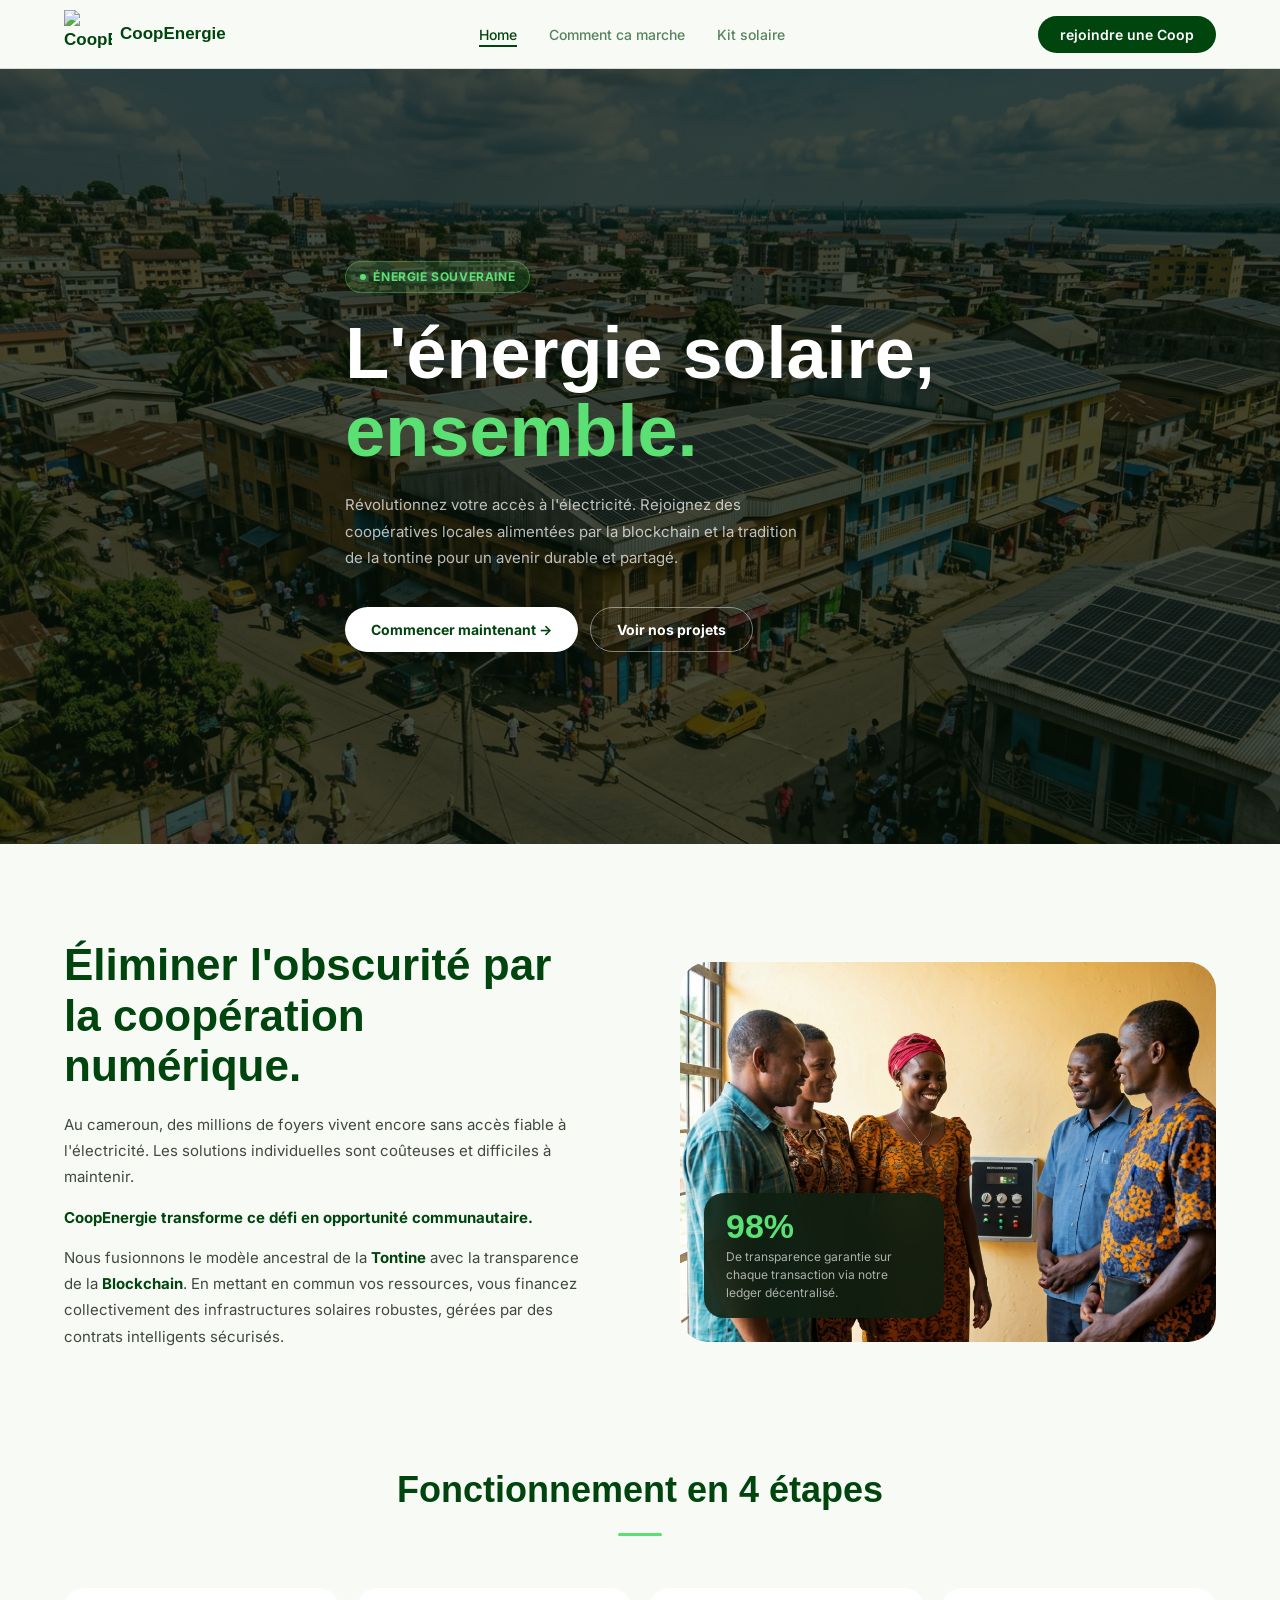
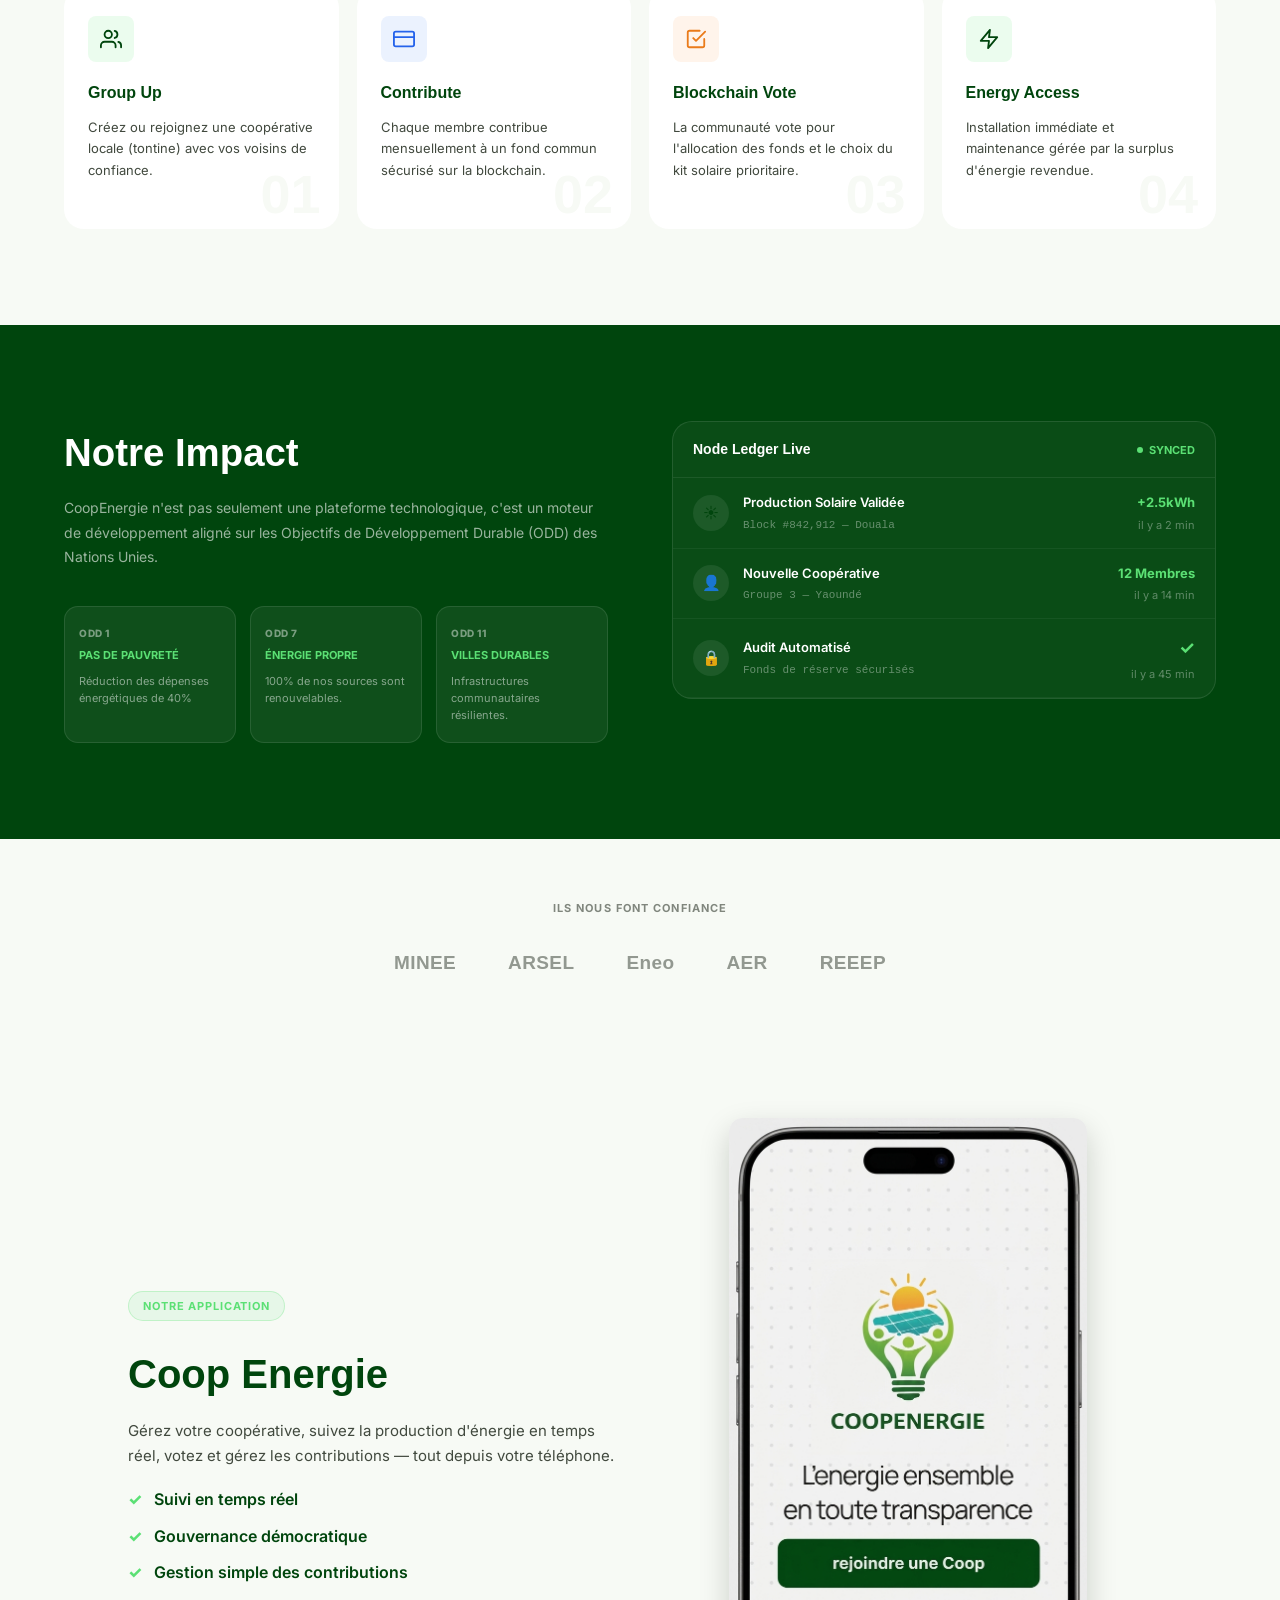
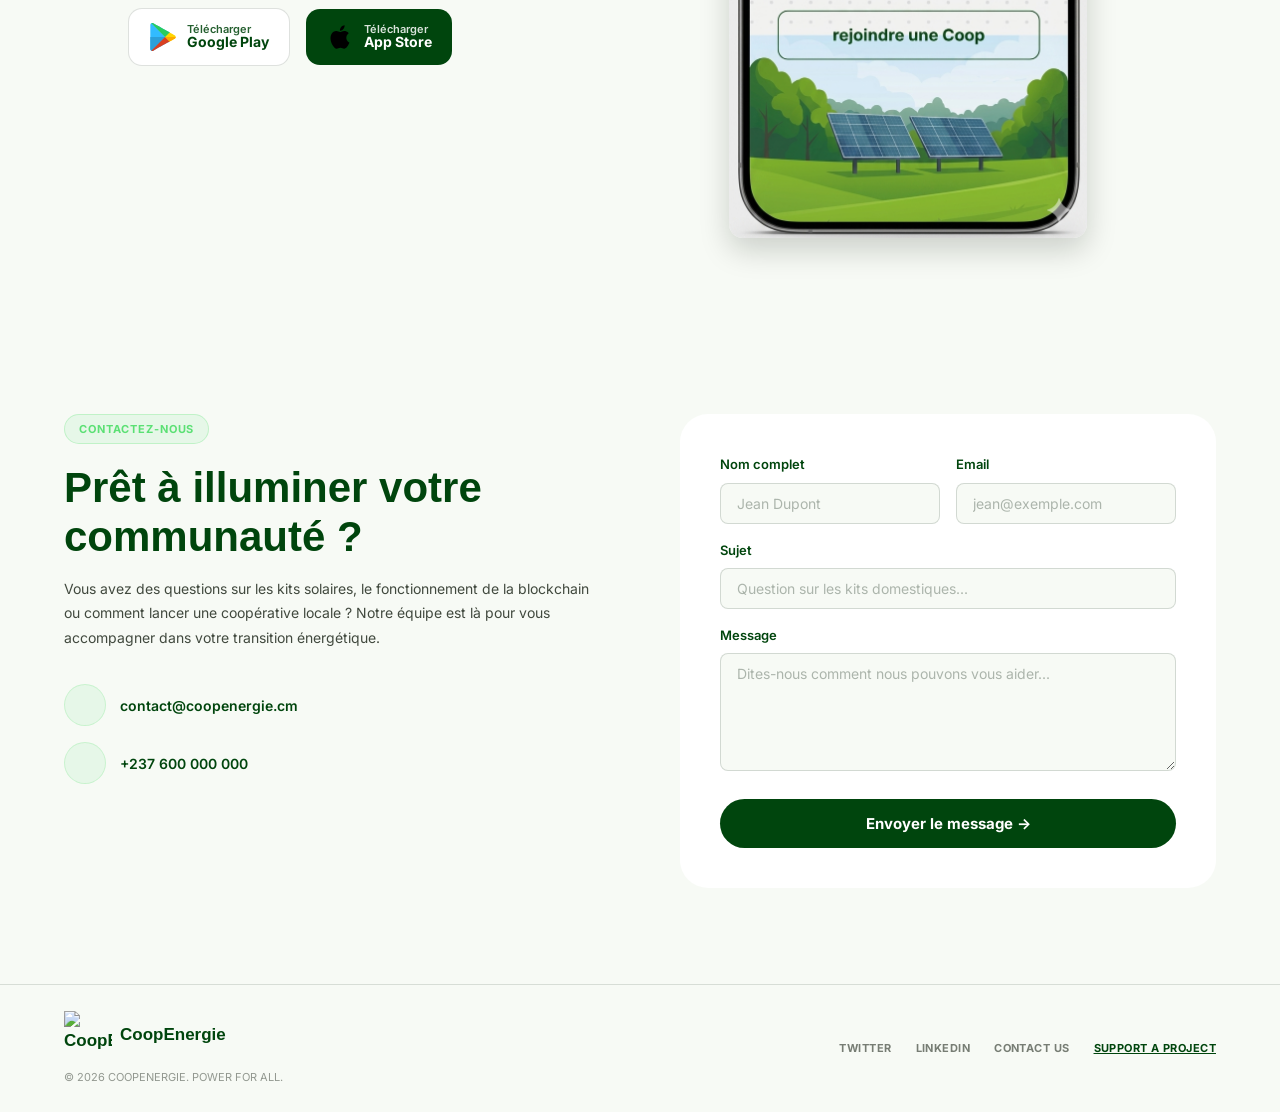
==== index.html @ f6fbfa15 "prod" ====
<!DOCTYPE html>
<html lang="fr">
<head>
  <meta charset="utf-8">
  <meta name="viewport" content="width=device-width,initial-scale=1">
  <meta http-equiv="refresh" content="0; url=home/home.html">
  <title>Redirection…</title>
</head>
<body>
  <p>Redirection vers la page d'accueil. Si la redirection ne fonctionne pas, <a href="home/home.html">cliquez ici</a>.</p>
  <script>
    // fallback JS redirect
    window.location.replace('home/home.html');
  </script>
</body>
</html>
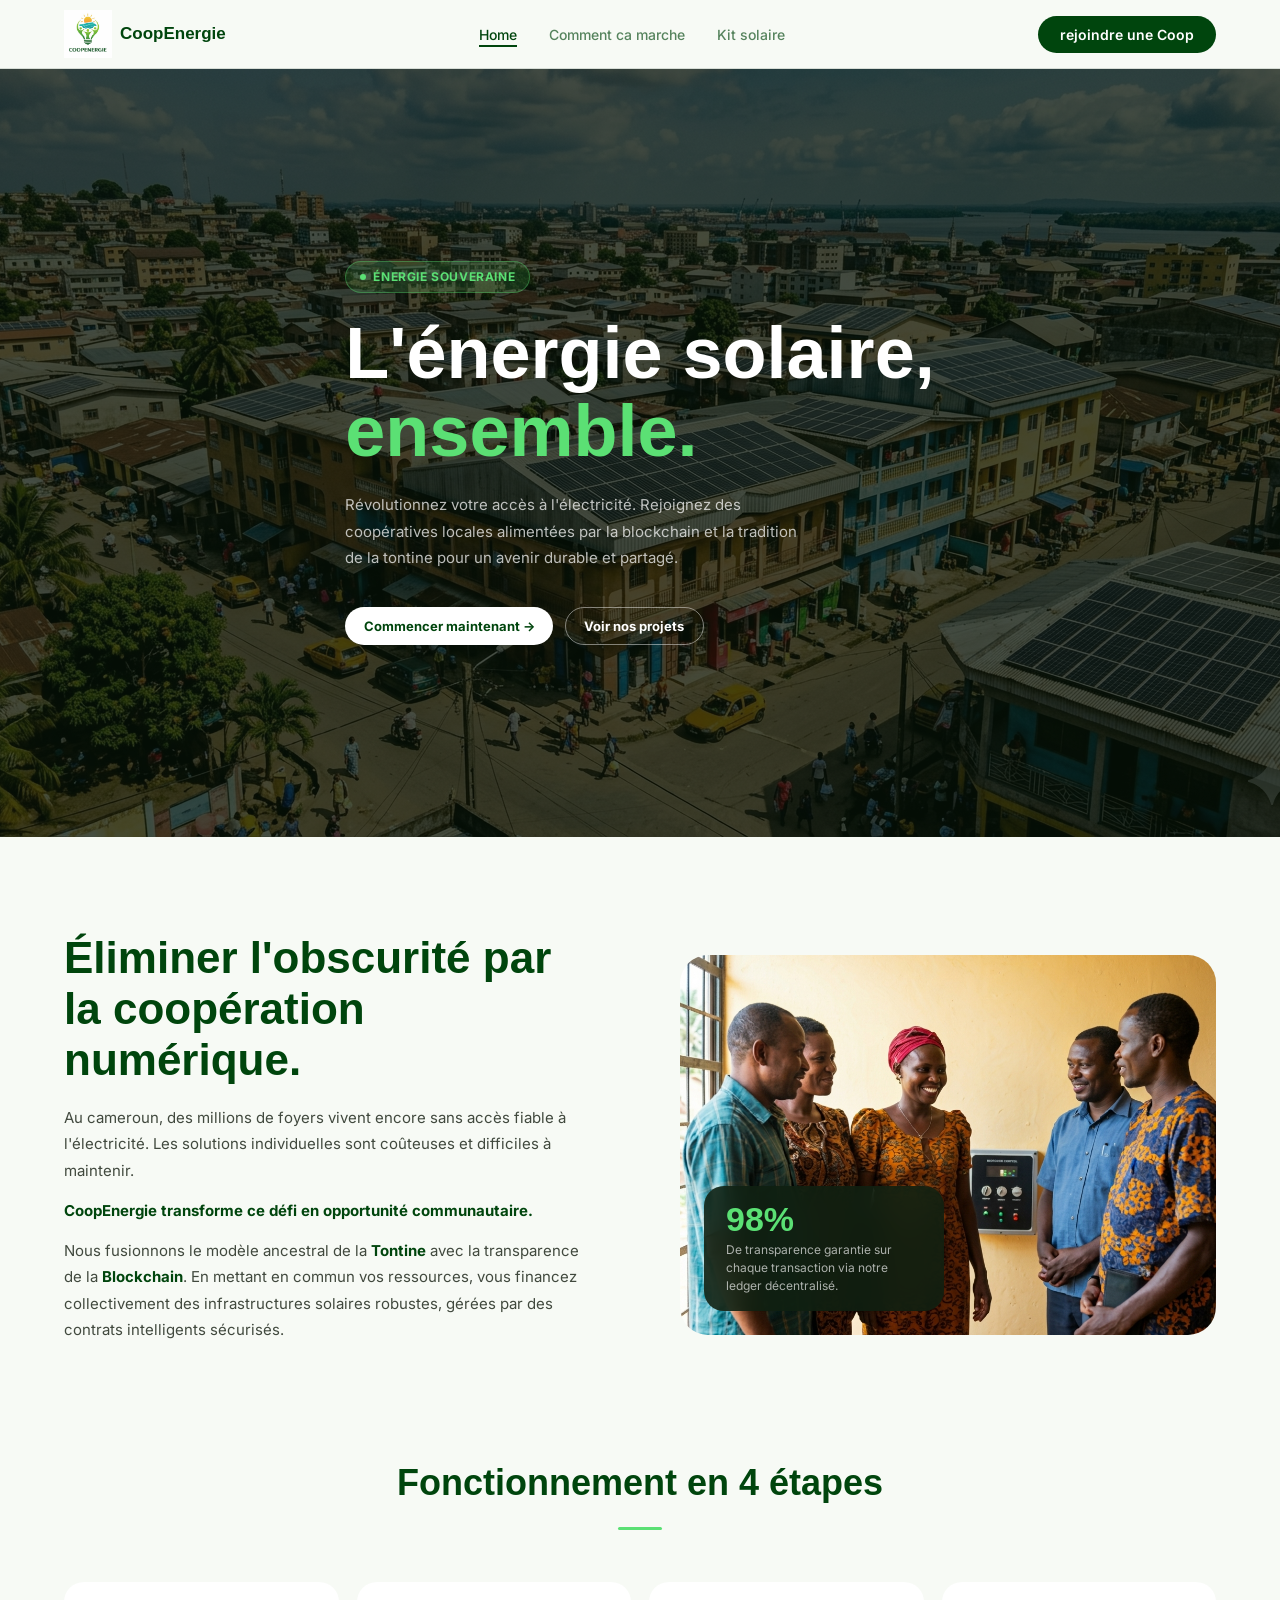
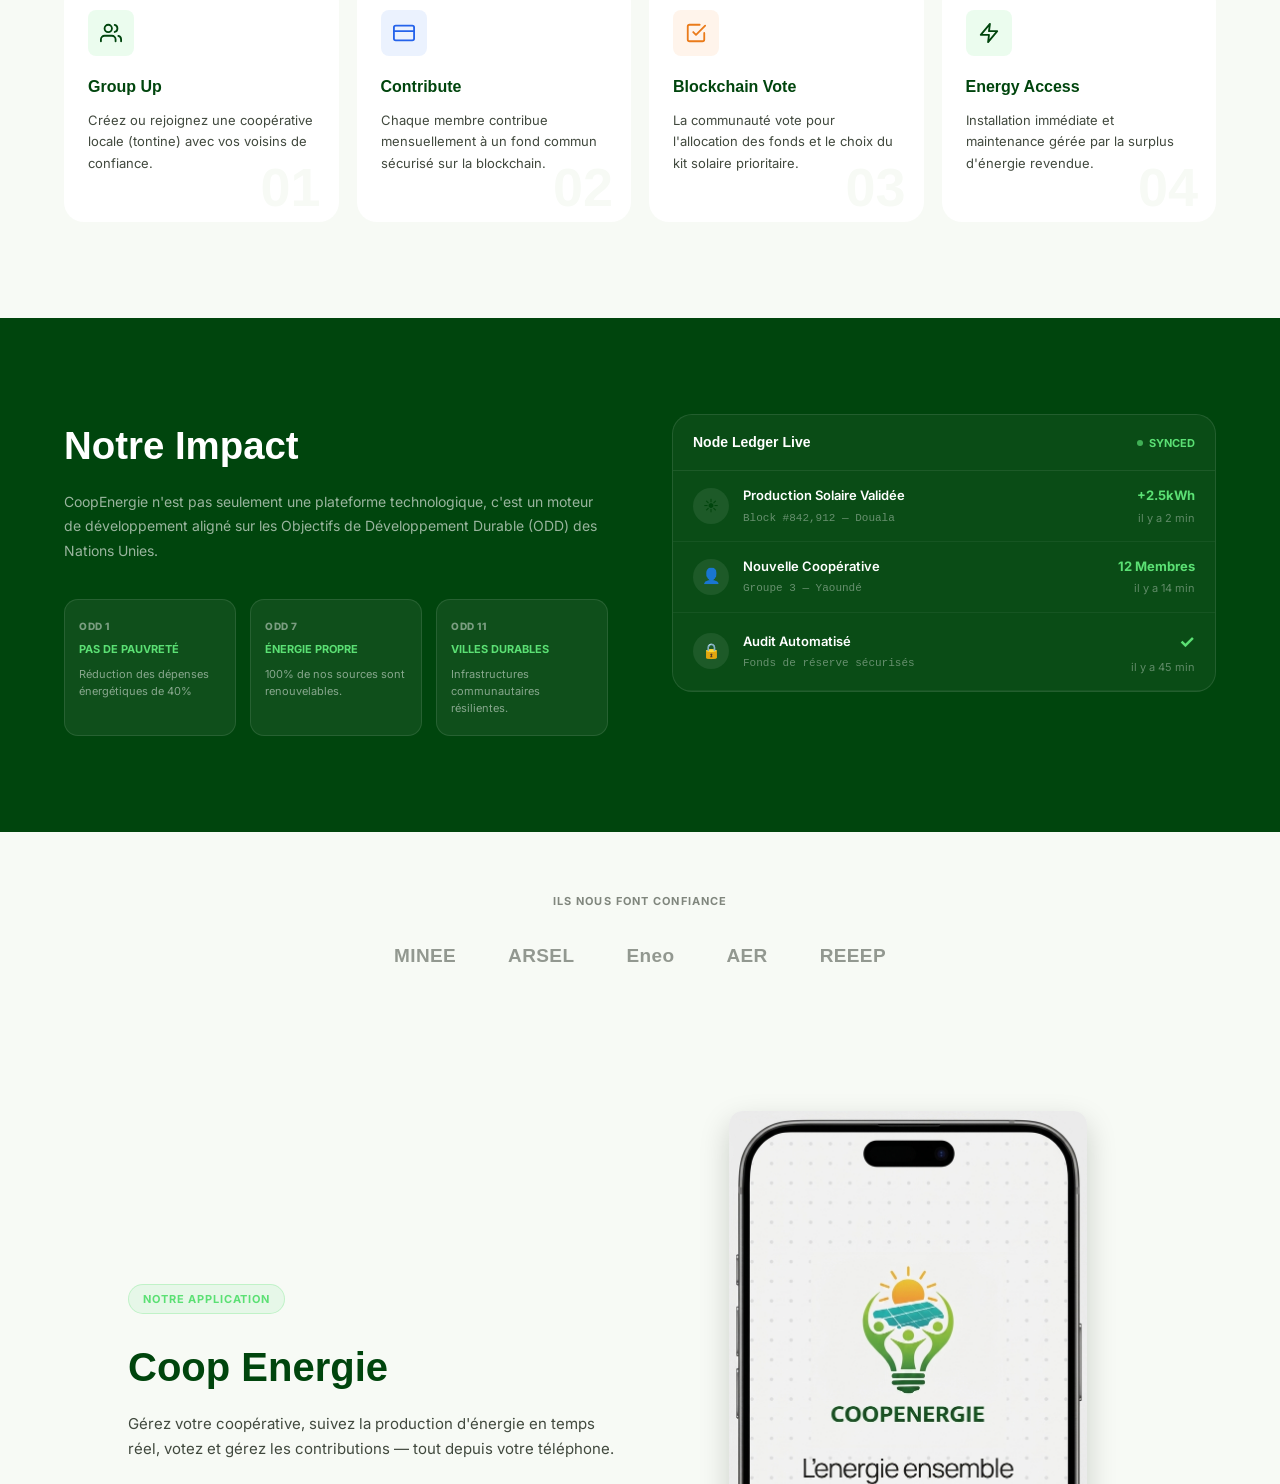
==== commit 6b2da9f5: "final commit" ====
--- a/index.html
+++ b/index.html
@@ -3,14 +3,55 @@
 <head>
   <meta charset="utf-8">
   <meta name="viewport" content="width=device-width,initial-scale=1">
-  <meta http-equiv="refresh" content="0; url=home/home.html">
-  <title>Redirection…</title>
+  <title>CoopEnergie — Redirection</title>
+  <style>
+    :root{--bg:#F7FAF5;--dark-green:#00450D;--accent-green:#5be074;--white:#ffffff}
+    html,body{height:100%}
+    body{margin:0;font-family:Inter, sans-serif;background:var(--bg);color:var(--dark-green);display:flex;align-items:center;justify-content:center}
+    .loader{width:100%;max-width:480px;padding:28px;text-align:center}
+    .logo{width:72px;height:72px;object-fit:contain;display:block;margin:0 auto 12px}
+    h1{font-size:20px;margin:0 0 6px;font-weight:800}
+    .tag{margin:0 0 18px;color:rgba(0,69,13,.85);font-weight:600}
+    .spinner{width:48px;height:48px;border-radius:50%;border:4px solid rgba(4,20,8,0.12);border-top-color:var(--dark-green);margin:12px auto;animation:spin .8s linear infinite}
+    @keyframes spin{to{transform:rotate(360deg)}}
+    .progress{height:8px;background:rgba(4,20,8,0.06);border-radius:8px;overflow:hidden;margin:12px auto;width:220px;max-width:100%}
+    .progress-fill{width:0%;height:100%;background:linear-gradient(90deg,var(--dark-green),var(--accent-green));transition:width 1.2s ease}
+    #status{margin-top:10px;font-weight:700;color:rgba(4,20,8,.85)}
+    .fallback{margin-top:12px;font-size:13px;color:rgba(4,20,8,.7)}
+    .fallback a{color:var(--dark-green);font-weight:700;text-decoration:none}
+  </style>
 </head>
 <body>
-  <p>Redirection vers la page d'accueil. Si la redirection ne fonctionne pas, <a href="home/home.html">cliquez ici</a>.</p>
+  <main class="loader" role="main" aria-live="polite">
+    <img src="image/logo.png" alt="CoopEnergie" class="logo">
+    <h1>CoopEnergie</h1>
+    <p class="tag">Chargement de la page d'accueil…</p>
+    <div class="spinner" aria-hidden="true"></div>
+    <div class="progress" aria-hidden="true"><div class="progress-fill" id="progress"></div></div>
+    <div id="status">Chargement…</div>
+    <p class="fallback">Si la redirection ne fonctionne pas, <a href="home/home.html">cliquez ici</a>.</p>
+  </main>
+
   <script>
-    // fallback JS redirect
-    window.location.replace('home/home.html');
+    (function(){
+      var duration = 1200;
+      var start = Date.now();
+      var progressEl = document.getElementById('progress');
+      var status = document.getElementById('status');
+      function tick(){
+        var elapsed = Date.now() - start;
+        var pct = Math.min(100, Math.round((elapsed / duration) * 100));
+        progressEl.style.width = pct + '%';
+        status.textContent = 'Chargement… ' + pct + '%';
+        if(elapsed < duration){
+          requestAnimationFrame(tick);
+        } else {
+          status.textContent = 'Redirection…';
+          setTimeout(function(){ window.location.href = 'home/home.html'; }, 220);
+        }
+      }
+      requestAnimationFrame(tick);
+    })();
   </script>
 </body>
 </html>
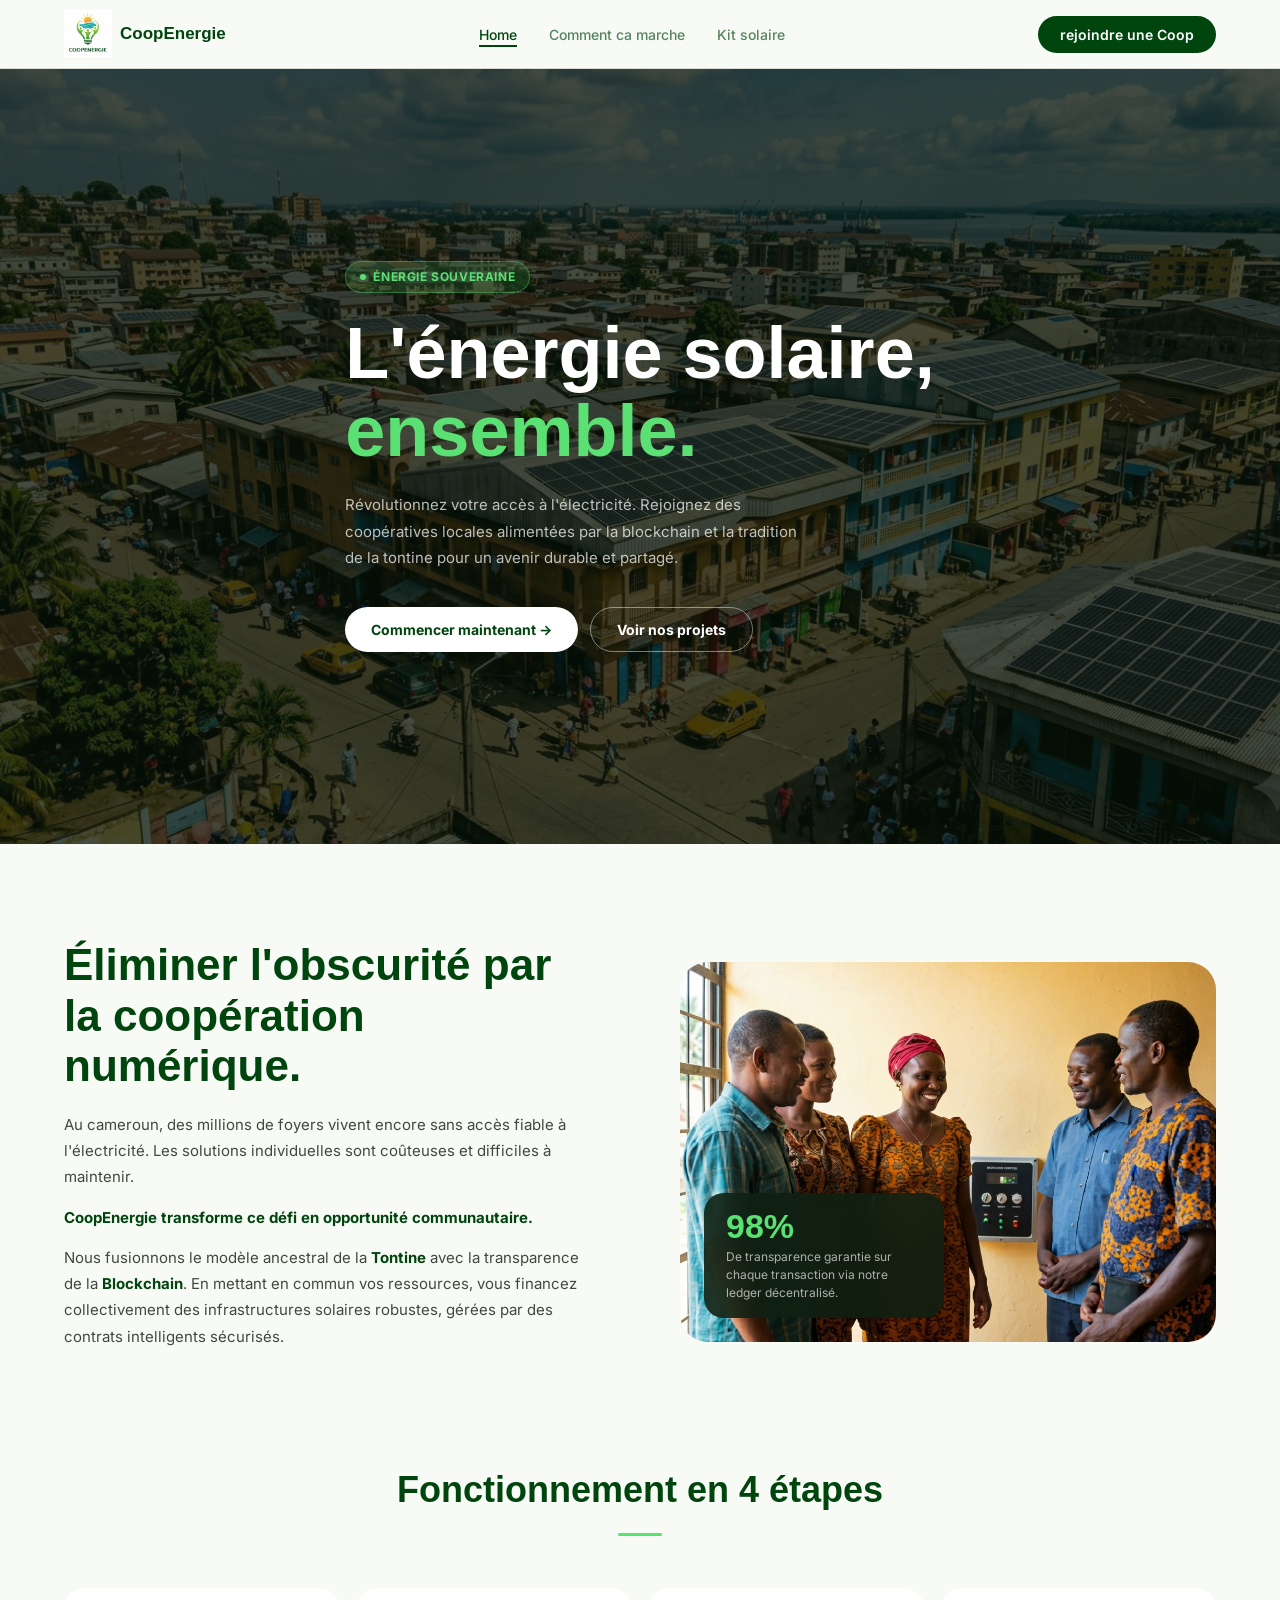
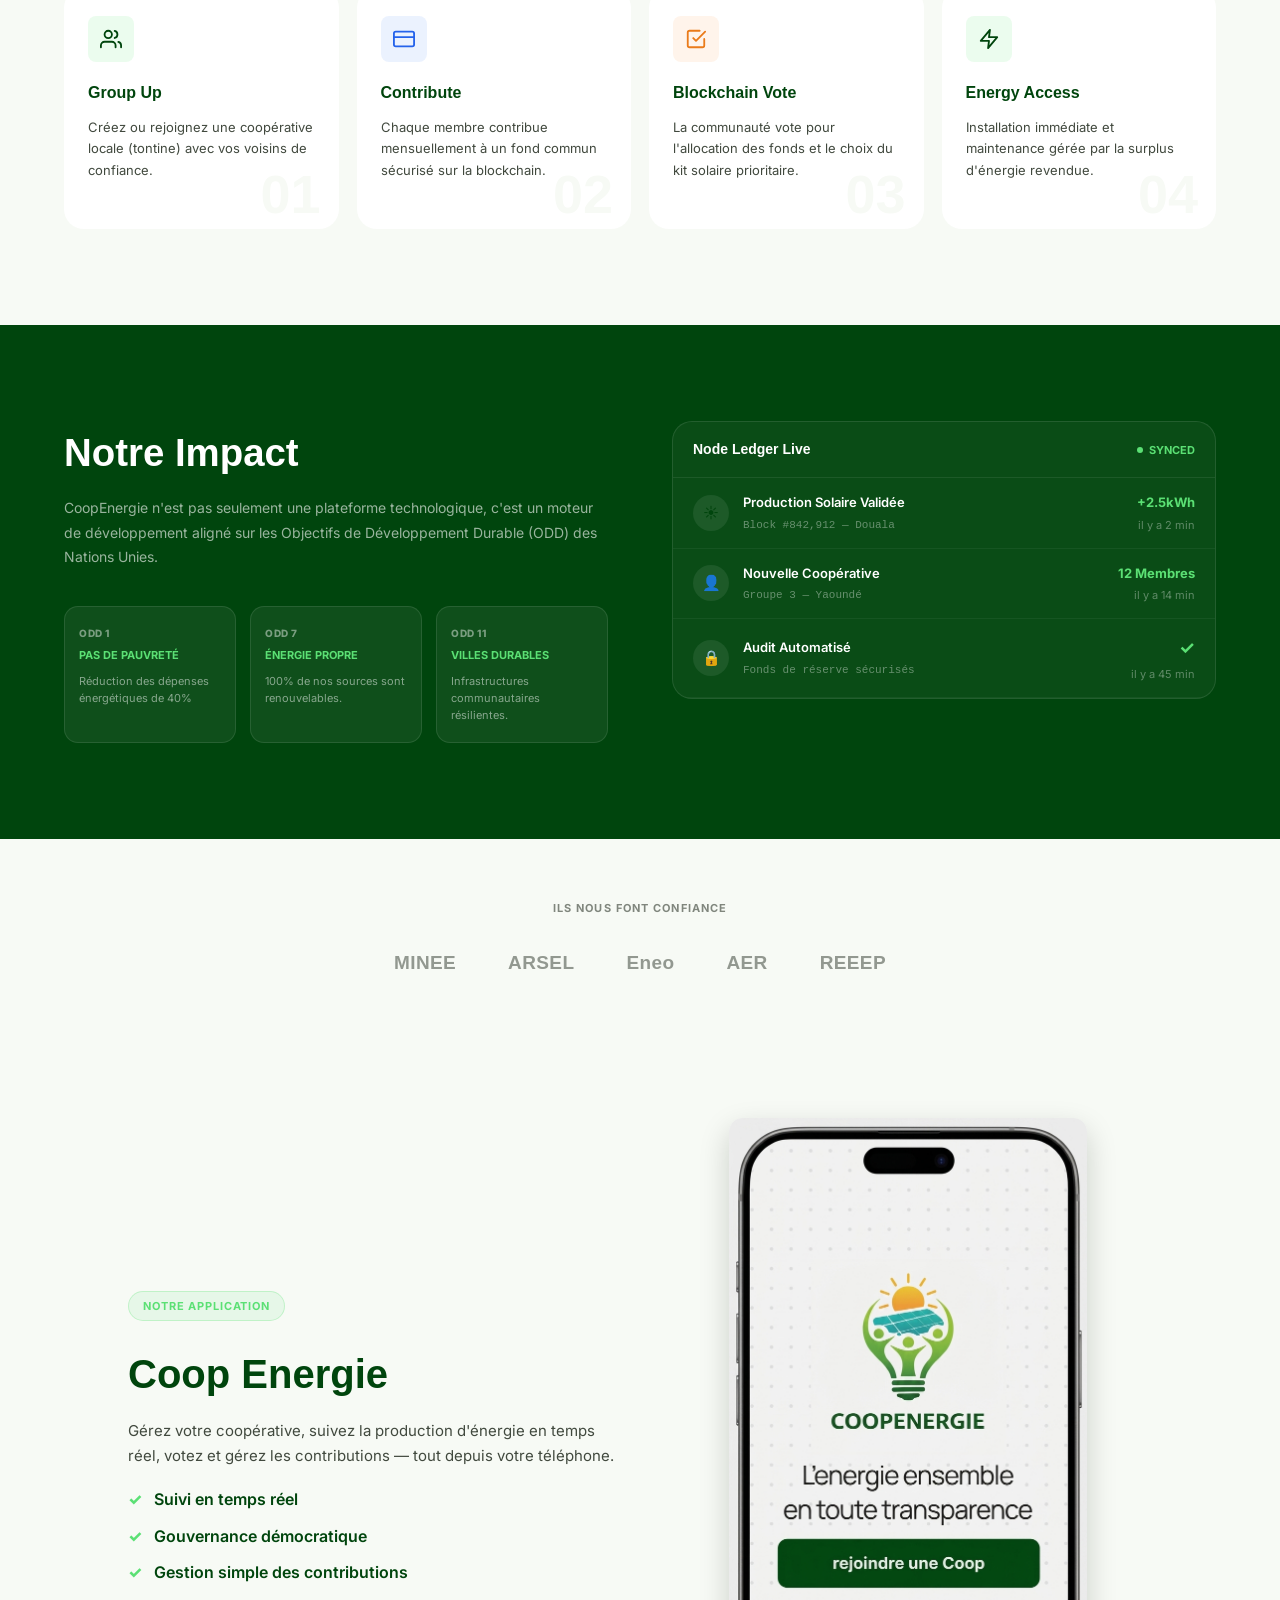
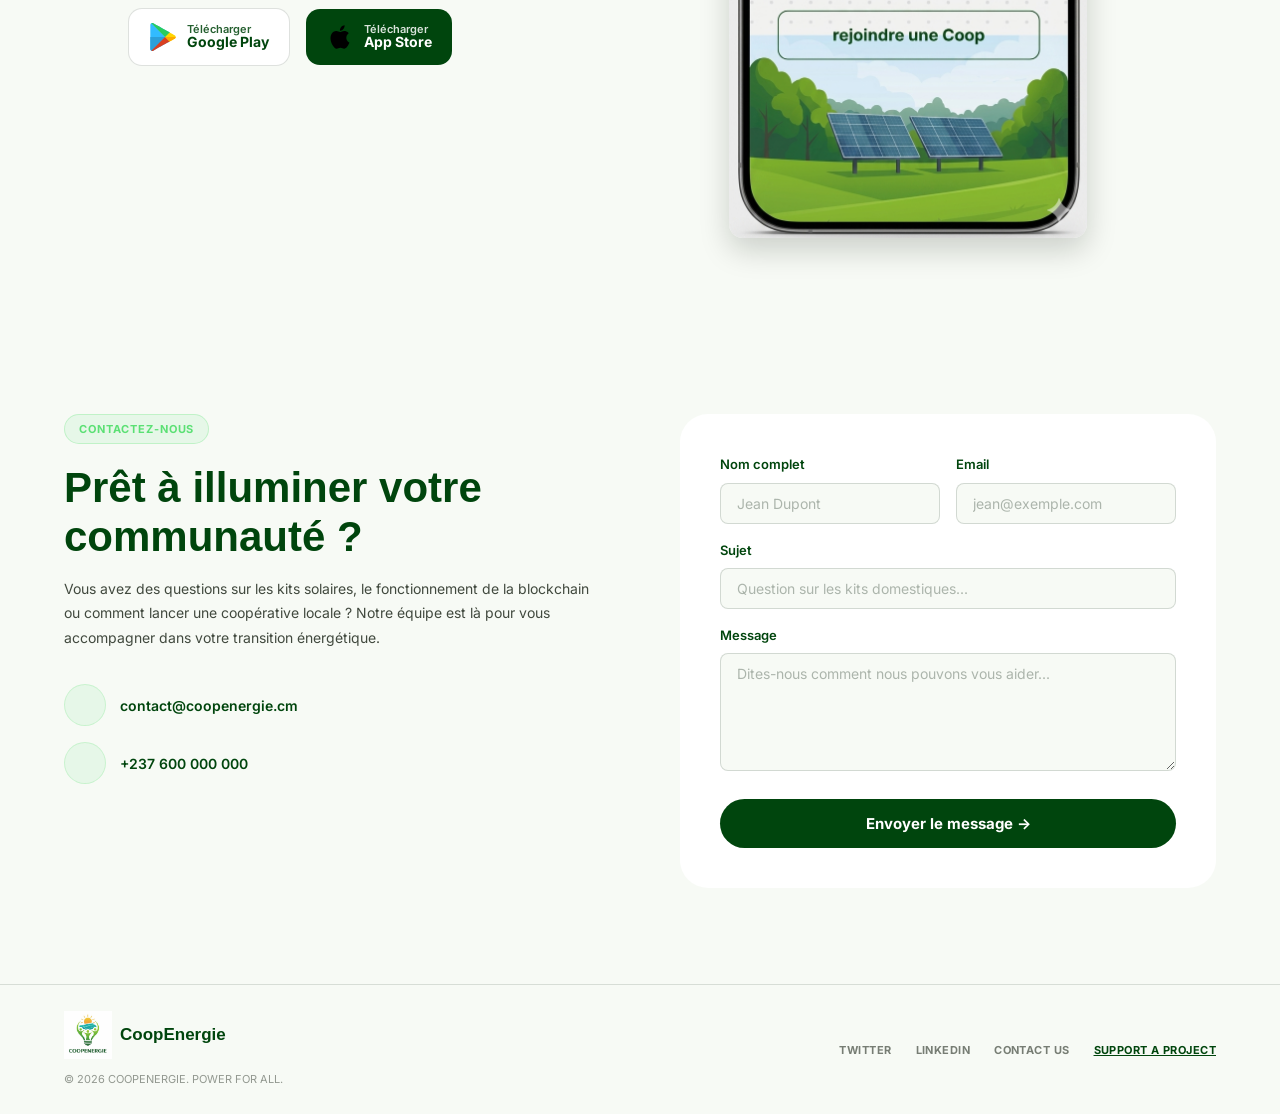
==== commit ddaab156: "commit final" ====
--- a/index.html
+++ b/index.html
@@ -1,57 +1,305 @@
 <!DOCTYPE html>
 <html lang="fr">
 <head>
-  <meta charset="utf-8">
-  <meta name="viewport" content="width=device-width,initial-scale=1">
-  <title>CoopEnergie — Redirection</title>
-  <style>
-    :root{--bg:#F7FAF5;--dark-green:#00450D;--accent-green:#5be074;--white:#ffffff}
-    html,body{height:100%}
-    body{margin:0;font-family:Inter, sans-serif;background:var(--bg);color:var(--dark-green);display:flex;align-items:center;justify-content:center}
-    .loader{width:100%;max-width:480px;padding:28px;text-align:center}
-    .logo{width:72px;height:72px;object-fit:contain;display:block;margin:0 auto 12px}
-    h1{font-size:20px;margin:0 0 6px;font-weight:800}
-    .tag{margin:0 0 18px;color:rgba(0,69,13,.85);font-weight:600}
-    .spinner{width:48px;height:48px;border-radius:50%;border:4px solid rgba(4,20,8,0.12);border-top-color:var(--dark-green);margin:12px auto;animation:spin .8s linear infinite}
-    @keyframes spin{to{transform:rotate(360deg)}}
-    .progress{height:8px;background:rgba(4,20,8,0.06);border-radius:8px;overflow:hidden;margin:12px auto;width:220px;max-width:100%}
-    .progress-fill{width:0%;height:100%;background:linear-gradient(90deg,var(--dark-green),var(--accent-green));transition:width 1.2s ease}
-    #status{margin-top:10px;font-weight:700;color:rgba(4,20,8,.85)}
-    .fallback{margin-top:12px;font-size:13px;color:rgba(4,20,8,.7)}
-    .fallback a{color:var(--dark-green);font-weight:700;text-decoration:none}
-  </style>
+  <meta charset="UTF-8">
+  <meta name="viewport" content="width=device-width, initial-scale=1.0">
+  <title>CoopEnergie — L'énergie solaire, ensemble.</title>
+  <link rel="preconnect" href="https://fonts.googleapis.com">
+  <link href="https://fonts.googleapis.com/css2?family=inter:wght@400;600;700;800&family=Inter:wght@400;500;600;700&display=swap" rel="stylesheet">
+  <link rel="stylesheet" href="home/home.css">
 </head>
 <body>
-  <main class="loader" role="main" aria-live="polite">
-    <img src="image/logo.png" alt="CoopEnergie" class="logo">
-    <h1>CoopEnergie</h1>
-    <p class="tag">Chargement de la page d'accueil…</p>
-    <div class="spinner" aria-hidden="true"></div>
-    <div class="progress" aria-hidden="true"><div class="progress-fill" id="progress"></div></div>
-    <div id="status">Chargement…</div>
-    <p class="fallback">Si la redirection ne fonctionne pas, <a href="home/home.html">cliquez ici</a>.</p>
-  </main>
-
-  <script>
-    (function(){
-      var duration = 1200;
-      var start = Date.now();
-      var progressEl = document.getElementById('progress');
-      var status = document.getElementById('status');
-      function tick(){
-        var elapsed = Date.now() - start;
-        var pct = Math.min(100, Math.round((elapsed / duration) * 100));
-        progressEl.style.width = pct + '%';
-        status.textContent = 'Chargement… ' + pct + '%';
-        if(elapsed < duration){
-          requestAnimationFrame(tick);
-        } else {
-          status.textContent = 'Redirection…';
-          setTimeout(function(){ window.location.href = 'home/home.html'; }, 220);
-        }
-      }
-      requestAnimationFrame(tick);
-    })();
-  </script>
+
+<!-- NAV -->
+<nav>
+  <div class="nav-inner">
+    <a href="index.html" class="logo">
+      <img src="image/logo.jpg" alt="CoopEnergie" width="48" height="48">
+      CoopEnergie
+    </a>
+    <button class="nav-toggle" aria-label="Ouvrir le menu" aria-expanded="false">
+      <span class="hamburger" aria-hidden="true"></span>
+    </button>
+    <ul class="nav-links">
+      <li><a href="home.html" class="active">Home</a></li>
+      <li><a href="howitworks/howitworks.html">Comment ca marche</a></li>
+      <li><a href="kit/kit.html">Kit solaire</a></li>
+    </ul>
+    <button class="btn-cta-nav">rejoindre une Coop</button>
+  </div>
+</nav>
+
+<!-- HERO -->
+<section class="hero">
+  <img class="hero-bg" src="image/hero.png" alt="Vue aérienne Douala">
+  <div class="hero-overlay"></div>
+  <div class="hero-content">
+    <div class="badge-pill"><span class="badge-dot"></span>Énergie Souveraine</div>
+    <h1>L'énergie solaire,<br><span class="green">ensemble.</span></h1>
+    <p>Révolutionnez votre accès à l'électricité. Rejoignez des coopératives locales alimentées par la blockchain et la tradition de la tontine pour un avenir durable et partagé.</p>
+    <div class="hero-btns">
+      <button class="btn btn-white">Commencer maintenant &rarr;</button>
+      <button class="btn btn-ghost-white">Voir nos projets</button>
+    </div>
+  </div>
+</section>
+
+<!-- ÉLIMINER -->
+<section>
+  <div class="wrap">
+    <div class="split-grid">
+      <div class="split-text">
+        <h2>Éliminer l'obscurité par la coopération numérique.</h2>
+        <p>Au cameroun, des millions de foyers vivent encore sans accès fiable à l'électricité. Les solutions individuelles sont coûteuses et difficiles à maintenir.</p>
+        <p><strong>CoopEnergie transforme ce défi en opportunité communautaire.</strong></p>
+        <p>Nous fusionnons le modèle ancestral de la <strong>Tontine</strong> avec la transparence de la <strong>Blockchain</strong>. En mettant en commun vos ressources, vous financez collectivement des infrastructures solaires robustes, gérées par des contrats intelligents sécurisés.</p>
+      </div>
+      <div class="img-wrap">
+        <img src="image/home.png" alt="Communauté CoopEnergie" width="540" height="380">
+        <div class="float-badge">
+          <div class="fb-num">98%</div>
+          <div class="fb-label">De transparence garantie sur chaque transaction via notre ledger décentralisé.</div>
+        </div>
+      </div>
+    </div>
+  </div>
+</section>
+
+<!-- FONCTIONNEMENT 4 ÉTAPES -->
+<section style="padding-top: 0;">
+  <div class="wrap">
+    <div class="steps-head">
+      <h2>Fonctionnement en 4 étapes</h2>
+    </div>
+    <div class="steps-grid">
+      <div class="step-card">
+        <div class="step-icon" style="background:rgba(91,224,116,.12);">
+          <svg width="22" height="22" fill="none" viewBox="0 0 24 24"><path d="M17 21v-2a4 4 0 0 0-4-4H5a4 4 0 0 0-4 4v2" stroke="#00450D" stroke-width="2" stroke-linecap="round"/><circle cx="9" cy="7" r="4" stroke="#00450D" stroke-width="2"/><path d="M23 21v-2a4 4 0 0 0-3-3.87M16 3.13a4 4 0 0 1 0 7.75" stroke="#00450D" stroke-width="2" stroke-linecap="round"/></svg>
+        </div>
+        <h3>Group Up</h3>
+        <p>Créez ou rejoignez une coopérative locale (tontine) avec vos voisins de confiance.</p>
+        <span class="step-num">01</span>
+      </div>
+      <div class="step-card">
+        <div class="step-icon" style="background:rgba(59,130,246,.1);">
+          <svg width="22" height="22" fill="none" viewBox="0 0 24 24"><rect x="1" y="4" width="22" height="16" rx="2" stroke="#2563eb" stroke-width="2"/><line x1="1" y1="10" x2="23" y2="10" stroke="#2563eb" stroke-width="2"/></svg>
+        </div>
+        <h3>Contribute</h3>
+        <p>Chaque membre contribue mensuellement à un fond commun sécurisé sur la blockchain.</p>
+        <span class="step-num">02</span>
+      </div>
+      <div class="step-card">
+        <div class="step-icon" style="background:rgba(251,146,60,.1);">
+          <svg width="22" height="22" fill="none" viewBox="0 0 24 24"><path d="M9 11l3 3L22 4" stroke="#ea7b1a" stroke-width="2" stroke-linecap="round" stroke-linejoin="round"/><path d="M21 12v7a2 2 0 0 1-2 2H5a2 2 0 0 1-2-2V5a2 2 0 0 1 2-2h11" stroke="#ea7b1a" stroke-width="2" stroke-linecap="round"/></svg>
+        </div>
+        <h3>Blockchain Vote</h3>
+        <p>La communauté vote pour l'allocation des fonds et le choix du kit solaire prioritaire.</p>
+        <span class="step-num">03</span>
+      </div>
+      <div class="step-card">
+        <div class="step-icon" style="background:rgba(91,224,116,.12);">
+          <svg width="22" height="22" fill="none" viewBox="0 0 24 24"><path d="M13 2L3 14h9l-1 8 10-12h-9l1-8z" stroke="#00450D" stroke-width="2" stroke-linecap="round" stroke-linejoin="round"/></svg>
+        </div>
+        <h3>Energy Access</h3>
+        <p>Installation immédiate et maintenance gérée par la surplus d'énergie revendue.</p>
+        <span class="step-num">04</span>
+      </div>
+    </div>
+  </div>
+</section>
+
+<!-- NOTRE IMPACT -->
+<div class="impact-wrap">
+  <div class="impact-inner">
+    <div>
+      <h2>Notre Impact</h2>
+      <p class="impact-desc">CoopEnergie n'est pas seulement une plateforme technologique, c'est un moteur de développement aligné sur les Objectifs de Développement Durable (ODD) des Nations Unies.</p>
+      <div class="odd-row">
+        <div class="odd-card">
+          <div class="odd-tag">ODD 1</div>
+          <div class="odd-val">PAS DE PAUVRETÉ</div>
+          <p>Réduction des dépenses énergétiques de 40%</p>
+        </div>
+        <div class="odd-card">
+          <div class="odd-tag">ODD 7</div>
+          <div class="odd-val">ÉNERGIE PROPRE</div>
+          <p>100% de nos sources sont renouvelables.</p>
+        </div>
+        <div class="odd-card">
+          <div class="odd-tag">ODD 11</div>
+          <div class="odd-val">VILLES DURABLES</div>
+          <p>Infrastructures communautaires résilientes.</p>
+        </div>
+      </div>
+    </div>
+    <div class="ledger">
+      <div class="ledger-hd">
+        <span class="ltitle">Node Ledger Live</span>
+        <span class="lstatus"><span class="sync-dot"></span> SYNCED</span>
+      </div>
+      <div class="ledger-row">
+        <div class="ledger-icon">☀️</div>
+        <div class="ledger-info">
+          <div class="ledger-name">Production Solaire Validée</div>
+          <div class="ledger-meta">Block #842,912 — Douala</div>
+        </div>
+        <div class="ledger-val">
+          <div class="ledger-amount">+2.5kWh</div>
+          <div class="ledger-time">il y a 2 min</div>
+        </div>
+      </div>
+      <div class="ledger-row">
+        <div class="ledger-icon">👤</div>
+        <div class="ledger-info">
+          <div class="ledger-name">Nouvelle Coopérative</div>
+          <div class="ledger-meta">Groupe 3 — Yaoundé</div>
+        </div>
+        <div class="ledger-val">
+          <div class="ledger-amount">12 Membres</div>
+          <div class="ledger-time">il y a 14 min</div>
+        </div>
+      </div>
+      <div class="ledger-row">
+        <div class="ledger-icon">🔒</div>
+        <div class="ledger-info">
+          <div class="ledger-name">Audit Automatisé</div>
+          <div class="ledger-meta">Fonds de réserve sécurisés</div>
+        </div>
+        <div class="ledger-val">
+          <div class="ledger-amount" style="color:#5be074; font-size:18px;">✓</div>
+          <div class="ledger-time">il y a 45 min</div>
+        </div>
+      </div>
+    </div>
+  </div>
+</div>
+
+<!-- PARTNERS -->
+<div class="partners-wrap">
+  <div class="wrap">
+    <div class="ptag">Ils nous font confiance</div>
+    <div class="p-logos">
+      <span class="p-logo">MINEE</span>
+      <span class="p-logo">ARSEL</span>
+      <span class="p-logo">Eneo</span>
+      <span class="p-logo">AER</span>
+      <span class="p-logo">REEEP</span>
+    </div>
+  </div>
+</div>
+
+<!-- NOTRE APPLICATION -->
+<section class="app-section">
+  <div class="wrap">
+    <div class="app-grid">
+      <div class="app-content">
+        <div class="section-label">Notre Application</div>
+        <h2>Coop Energie</h2>
+        <p class="app-desc">Gérez votre coopérative, suivez la production d'énergie en temps réel, votez et gérez les contributions — tout depuis votre téléphone.</p>
+        <ul class="app-advantages">
+          <li>Suivi en temps réel</li>
+          <li>Gouvernance démocratique</li>
+          <li>Gestion simple des contributions</li>
+        </ul>
+        <div class="store-buttons">
+          <a href="#" class="store-btn playstore" aria-label="Télécharger sur Google Play">
+            <img src="image/playstore.svg" alt="Google Play" class="store-icon" width="32" height="32" aria-hidden="true">
+            <span class="store-text"><small>Télécharger</small><strong>Google Play</strong></span>
+          </a>
+          <a href="#" class="store-btn appstore" aria-label="Télécharger sur l'App Store">
+            <img src="image/apple-logo.svg" alt="App Store" class="store-icon" width="32" height="32" aria-hidden="true">
+            <span class="store-text"><small>Télécharger</small><strong>App Store</strong></span>
+          </a>
+        </div>
+      </div>
+      <div class="app-media">
+        <img src="image/app.png" alt="Capture d'écran de l'application Coop Energie" width="200" height="180" style="object-fit: contain; ">
+      </div>
+    </div>
+  </div>
+</section>
+
+<!-- CONTACT -->
+<section class="contact-section">
+  <div class="wrap">
+    <div class="contact-grid">
+      <div class="contact-info">
+        <div class="section-label">Contactez-nous</div>
+        <h2>Prêt à illuminer votre communauté&nbsp;?</h2>
+        <p>Vous avez des questions sur les kits solaires, le fonctionnement de la blockchain ou comment lancer une coopérative locale&nbsp;? Notre équipe est là pour vous accompagner dans votre transition énergétique.</p>
+        <div class="c-detail">
+          <div class="c-icon"><i class="fas fa-envelope"></i></div>
+          <span class="c-text">contact@coopenergie.cm</span>
+        </div>
+        <div class="c-detail">
+          <div class="c-icon"><i class="fas fa-phone"></i></div>
+          <span class="c-text">+237 600 000 000</span>
+        </div>
+      </div>
+      <div class="contact-form">
+        <div class="form-row" style="margin-bottom:16px;">
+          <div class="fg" style="margin-bottom:0;">
+            <label>Nom complet</label>
+            <input type="text" placeholder="Jean Dupont">
+          </div>
+          <div class="fg" style="margin-bottom:0;">
+            <label>Email</label>
+            <input type="email" placeholder="jean@exemple.com">
+          </div>
+        </div>
+        <div class="fg">
+          <label>Sujet</label>
+          <input type="text" placeholder="Question sur les kits domestiques...">
+        </div>
+        <div class="fg">
+          <label>Message</label>
+          <textarea placeholder="Dites-nous comment nous pouvons vous aider..."></textarea>
+        </div>
+        <button class="btn-submit">Envoyer le message &#8594;</button>
+      </div>
+    </div>
+  </div>
+</section>
+
+<!-- FOOTER -->
+<footer>
+  <div class="footer-inner">
+    <div>
+      <a href="home.html" class="logo" style="margin-bottom:5px; display:inline-flex;">
+         <img src="image/logo.jpg" alt="CoopEnergie" width="48" height="48">
+        CoopEnergie
+      </a>
+      <div class="footer-cr">© 2026 COOPENERGIE. POWER FOR ALL.</div>
+    </div>
+    <div class="footer-links">
+      <a href="#">TWITTER</a>
+      <a href="#">LINKEDIN</a>
+      <a href="#">CONTACT US</a>
+      <a href="#" class="hl">SUPPORT A PROJECT</a>
+    </div>
+  </div>
+</footer>
+
+<script>
+(function(){
+  var nav = document.querySelector('nav');
+  if(!nav) return;
+  var toggle = nav.querySelector('.nav-toggle');
+  if(!toggle) return;
+  toggle.addEventListener('click', function(e){
+    var open = nav.classList.toggle('nav-open');
+    toggle.setAttribute('aria-expanded', open ? 'true' : 'false');
+  });
+  document.addEventListener('click', function(e){
+    if(!nav.classList.contains('nav-open')) return;
+    if(!nav.contains(e.target)){
+      nav.classList.remove('nav-open');
+      toggle.setAttribute('aria-expanded','false');
+    }
+  });
+  nav.querySelectorAll('.nav-links a').forEach(function(a){ a.addEventListener('click', function(){ nav.classList.remove('nav-open'); toggle.setAttribute('aria-expanded','false'); }); });
+})();
+</script>
+
 </body>
-</html>+</html>
--- a/home/home.css
+++ b/home/home.css
@@ -0,0 +1,214 @@
+
+    *, *::before, *::after { margin: 0; padding: 0; box-sizing: border-box; }
+
+    :root {
+      --bg: #F7FAF5;
+      --dark-green: #00450D;
+      --accent-green: #5be074;
+      --text-primary: #00450D;
+      --text-muted: #41493E;
+      --white: #ffffff;
+      --cyan-card: #c8f5ea;
+      --gray-card: #e0ddd6;
+      --border: rgba(21,43,25,0.14);
+      --r-sm: 8px;
+      --r-md: 14px;
+      --r-lg: 20px;
+      --r-xl: 28px;
+    }
+
+    body { font-family: 'Inter', sans-serif; background: var(--bg); color: var(--text-primary); line-height: 1.65; }
+    h1,h2,h3,h4 { font-family: 'Manrope', sans-serif; }
+    a { text-decoration: none; color: inherit; }
+
+    /* NAV */
+    nav { position: sticky; top: 0; z-index: 100; background: var(--bg); border-bottom: 1px solid var(--border); }
+    .nav-inner { display: flex; align-items: center; justify-content: space-between; height: 68px; max-width: 1280px; margin: 0 auto; padding: 0 64px; }
+    .logo { display: flex; align-items: center; gap: 8px; font-family: 'Manrope', sans-serif; font-weight: 700; font-size: 17px; color: var(--dark-green); cursor: pointer; }
+    .nav-links { display: flex; gap: 32px; list-style: none; }
+    .nav-links a { font-size: 14px; font-weight: 500; color: var(--text-primary); opacity: 0.65; transition: opacity .2s; }
+    .nav-links a:hover { opacity: 1; }
+    .nav-links a.active { opacity: 1; border-bottom: 2px solid var(--dark-green); padding-bottom: 2px; }
+    .btn-cta-nav { background: var(--dark-green); color: var(--white); border: none; border-radius: 100px; padding: 10px 22px; font-family: 'Inter', sans-serif; font-size: 14px; font-weight: 600; cursor: pointer; transition: opacity .2s; }
+    .btn-cta-nav:hover { opacity: .85; }
+
+    /* WRAP */
+    .wrap { max-width: 1280px; margin: 0 auto; padding: 0 64px; }
+
+    /* HERO */
+    .hero { position: relative; min-height: 580px; display: flex; align-items: center; overflow: hidden; }
+    .hero-bg { position: absolute; inset: 0; width: 100%; height: 100%; object-fit: cover; }
+    .hero-overlay { position: absolute; inset: 0; background: rgba(6,18,8,0.74); }
+    .hero-content { position: relative; z-index: 2; max-width: 1280px; margin: 0 auto; padding: 96px 64px; }
+    .badge-pill { display: inline-flex; align-items: center; gap: 7px; background: rgba(91,224,116,0.14); border: 1px solid rgba(91,224,116,0.35); color: var(--accent-green); border-radius: 100px; padding: 5px 14px; font-size: 12px; font-weight: 700; letter-spacing: .05em; text-transform: uppercase; margin-bottom: 22px; }
+    .badge-dot { width: 6px; height: 6px; border-radius: 50%; background: var(--accent-green); }
+    .hero h1 { font-size: clamp(44px, 6vw, 72px); font-weight: 800; color: var(--white); line-height: 1.08; max-width: 700px; }
+    .hero h1 .green { color: var(--accent-green); }
+    .hero p { font-size: 15px; color: rgba(255,255,255,.72); max-width: 460px; margin: 22px 0 36px; line-height: 1.75; }
+    .hero-btns { display: flex; gap: 12px; }
+    .btn { display: inline-flex; align-items: center; gap: 6px; border-radius: 100px; padding: 13px 26px; font-family: 'Inter', sans-serif; font-size: 14px; font-weight: 700; cursor: pointer; border: none; transition: all .2s; }
+    .btn-white { background: var(--white); color: var(--dark-green); }
+    .btn-white:hover { background: #e8ffe8; }
+    .btn-ghost-white { background: transparent; color: var(--white); border: 1.5px solid rgba(255,255,255,.45); }
+    .btn-ghost-white:hover { background: rgba(255,255,255,.08); }
+    .btn-dark { background: var(--dark-green); color: var(--white); }
+    .btn-dark:hover { opacity: .88; }
+    .btn-outline-dark { background: transparent; color: var(--dark-green); border: 1.5px solid var(--dark-green); }
+    .btn-outline-dark:hover { background: var(--dark-green); color: var(--white); }
+
+    /* SECTIONS */
+    section { padding: 96px 0; }
+
+    /* SPLIT */
+    .split-grid { display: grid; grid-template-columns: 1fr 1fr; gap: 80px; align-items: center; }
+    .split-text h2 { font-size: clamp(28px, 3.5vw, 44px); font-weight: 800; line-height: 1.15; margin-bottom: 20px; }
+    .split-text p { font-size: 15px; color: var(--text-muted); line-height: 1.75; margin-bottom: 14px; }
+    .split-text strong { color: var(--text-primary); font-weight: 700; }
+    .img-wrap { position: relative; }
+    .img-wrap img { width: 100%; height: 380px; object-fit: cover; border-radius: var(--r-xl); display: block; }
+    .float-badge { position: absolute; bottom: 24px; left: 24px; background: rgba(15,32,18,.88); backdrop-filter: blur(12px); color: var(--white); border-radius: var(--r-lg); padding: 16px 22px; max-width: 240px; }
+    .float-badge .fb-num { font-family: 'Manrope', sans-serif; font-size: 34px; font-weight: 800; color: var(--accent-green); line-height: 1; }
+    .float-badge .fb-label { font-size: 12px; color: rgba(255,255,255,.65); margin-top: 5px; line-height: 1.5; }
+
+    /* STEPS */
+    .steps-head { text-align: center; margin-bottom: 52px; }
+    .steps-head h2 { font-size: clamp(24px, 3vw, 36px); font-weight: 800; display: inline-block; }
+    .steps-head h2::after { content: ''; display: block; width: 44px; height: 3px; background: var(--accent-green); margin: 14px auto 0; border-radius: 2px; }
+    .steps-grid { display: grid; grid-template-columns: repeat(4,1fr); gap: 18px; }
+    .step-card { background: var(--white); border-radius: var(--r-lg); padding: 28px 24px 48px; position: relative; overflow: hidden; }
+    .step-icon { width: 46px; height: 46px; border-radius: var(--r-sm); display: flex; align-items: center; justify-content: center; margin-bottom: 18px; font-size: 22px; }
+    .step-card h3 { font-size: 16px; font-weight: 700; margin-bottom: 10px; }
+    .step-card p { font-size: 13px; color: var(--text-muted); line-height: 1.65; }
+    .step-num { font-family: 'Manrope', sans-serif; font-size: 54px; font-weight: 800; color: var(--bg); position: absolute; bottom: 8px; right: 18px; line-height: 1; user-select: none; }
+
+    /* IMPACT */
+    .impact-wrap { background: var(--dark-green); padding: 96px 0; }
+    .impact-inner { display: grid; grid-template-columns: 1fr 1fr; gap: 64px; align-items: start; max-width: 1280px; margin: 0 auto; padding: 0 64px; }
+    .impact-inner h2 { font-size: clamp(28px, 3vw, 40px); font-weight: 800; color: var(--white); margin-bottom: 12px; }
+    .impact-desc { font-size: 14px; color: rgba(255,255,255,.6); line-height: 1.75; margin-bottom: 36px; }
+    .odd-row { display: flex; gap: 14px; }
+    .odd-card { background: rgba(255,255,255,.06); border: 1px solid rgba(255,255,255,.1); border-radius: var(--r-md); padding: 18px 14px; flex: 1; }
+    .odd-card .odd-tag { font-size: 10px; font-weight: 800; letter-spacing: .06em; text-transform: uppercase; color: rgba(255,255,255,.45); margin-bottom: 5px; }
+    .odd-card .odd-val { font-size: 11px; font-weight: 700; color: var(--accent-green); margin-bottom: 8px; }
+    .odd-card p { font-size: 11px; color: rgba(255,255,255,.5); line-height: 1.55; }
+
+    /* LEDGER */
+    .ledger { background: rgba(255,255,255,.04); border: 1px solid rgba(255,255,255,.1); border-radius: var(--r-lg); overflow: hidden; }
+    .ledger-hd { display: flex; align-items: center; justify-content: space-between; padding: 16px 20px; border-bottom: 1px solid rgba(255,255,255,.08); }
+    .ledger-hd .ltitle { font-family: 'Manrope', sans-serif; font-size: 14px; font-weight: 700; color: var(--white); }
+    .ledger-hd .lstatus { display: flex; align-items: center; gap: 6px; font-size: 11px; font-weight: 700; color: var(--accent-green); }
+    .sync-dot { width: 6px; height: 6px; border-radius: 50%; background: var(--accent-green); animation: blink 1.4s infinite; }
+    @keyframes blink { 0%,100%{opacity:1;} 50%{opacity:.3;} }
+    .ledger-row { display: flex; align-items: center; justify-content: space-between; padding: 14px 20px; border-bottom: 1px solid rgba(255,255,255,.05); gap: 14px; }
+    .ledger-icon { width: 36px; height: 36px; border-radius: 50%; background: rgba(255,255,255,.08); display: flex; align-items: center; justify-content: center; font-size: 15px; flex-shrink: 0; }
+    .ledger-info { flex: 1; }
+    .ledger-name { font-size: 13px; font-weight: 600; color: var(--white); }
+    .ledger-meta { font-size: 11px; color: rgba(255,255,255,.38); font-family: 'Courier New', monospace; margin-top: 2px; }
+    .ledger-val { text-align: right; }
+    .ledger-amount { font-size: 13px; font-weight: 700; color: var(--accent-green); }
+    .ledger-time { font-size: 11px; color: rgba(255,255,255,.35); margin-top: 2px; }
+
+    /* PARTNERS */
+    .partners-wrap { padding: 60px 0; text-align: center; }
+    .ptag { font-size: 11px; font-weight: 700; letter-spacing: .1em; text-transform: uppercase; color: var(--text-muted); opacity: .65; margin-bottom: 30px; }
+    .p-logos { display: flex; align-items: center; justify-content: center; gap: 52px; }
+    .p-logo { font-family: 'Manrope', sans-serif; font-size: 19px; font-weight: 700; color: var(--text-muted); opacity: .55; letter-spacing: .02em; }
+
+    /* CONTACT */
+    .contact-grid { display: grid; grid-template-columns: 1fr 1fr; gap: 80px; align-items: start; }
+    .section-label { display: inline-block; font-size: 11px; font-weight: 700; letter-spacing: .08em; text-transform: uppercase; color: var(--accent-green); background: rgba(91,224,116,.1); border: 1px solid rgba(91,224,116,.28); border-radius: 100px; padding: 5px 14px; margin-bottom: 20px; }
+    .contact-info h2 { font-size: clamp(26px, 3.5vw, 42px); font-weight: 800; line-height: 1.15; margin-bottom: 16px; }
+    .contact-info > p { font-size: 14px; color: var(--text-muted); line-height: 1.75; margin-bottom: 34px; }
+    .c-detail { display: flex; align-items: center; gap: 14px; margin-bottom: 16px; }
+    .c-icon { width: 42px; height: 42px; border-radius: 50%; background: rgba(91,224,116,.1); border: 1px solid rgba(91,224,116,.22); display: flex; align-items: center; justify-content: center; font-size: 17px; flex-shrink: 0; }
+    .c-text { font-size: 14px; font-weight: 600; }
+    .contact-form { background: var(--white); border-radius: var(--r-xl); padding: 40px; }
+    .form-row { display: grid; grid-template-columns: 1fr 1fr; gap: 16px; }
+    .fg { margin-bottom: 16px; }
+    .fg label { display: block; font-size: 13px; font-weight: 600; margin-bottom: 7px; }
+    .fg input, .fg textarea { width: 100%; padding: 11px 16px; border: 1.5px solid rgba(21,43,25,.16); border-radius: var(--r-sm); font-family: 'Inter', sans-serif; font-size: 14px; color: var(--text-primary); background: var(--bg); outline: none; transition: border-color .2s; }
+    .fg input::placeholder, .fg textarea::placeholder { color: rgba(21,43,25,.33); }
+    .fg input:focus, .fg textarea:focus { border-color: var(--dark-green); }
+    .fg textarea { min-height: 118px; resize: vertical; }
+    .btn-submit { width: 100%; background: var(--dark-green); color: var(--white); border: none; border-radius: 100px; padding: 15px; font-family: 'Inter', sans-serif; font-size: 15px; font-weight: 700; cursor: pointer; transition: opacity .2s; margin-top: 4px; }
+    .btn-submit:hover { opacity: .88; }
+
+    /* FOOTER */
+    footer { background: var(--bg); border-top: 1px solid var(--border); padding: 26px 0; }
+    .footer-inner { display: flex; align-items: center; justify-content: space-between; max-width: 1280px; margin: 0 auto; padding: 0 64px; }
+    .footer-cr { font-size: 11px; color: var(--text-muted); opacity: .55; margin-top: 4px; }
+    .footer-links { display: flex; gap: 24px; align-items: center; }
+    .footer-links a { font-size: 11px; font-weight: 700; color: var(--text-muted); letter-spacing: .04em; text-transform: uppercase; opacity: .7; }
+    .footer-links a.hl { color: var(--dark-green); opacity: 1; text-decoration: underline; }
+
+    /* Notre Application */
+    .app-section { padding: 80px 0; }
+    .app-grid { display: grid; grid-template-columns: 1fr 1fr; gap: 48px; align-items: center; max-width: 1280px; margin: 0 auto; padding: 0 64px; }
+    .app-content h2 { font-size: clamp(28px, 4vw, 40px); font-weight: 800; margin-bottom: 12px; }
+    .app-desc { font-size: 15px; color: var(--text-muted); margin-bottom: 18px; max-width: 520px; }
+    .app-advantages { list-style: none; padding: 0; margin: 0 0 22px 0; display: flex; flex-direction: column; gap: 10px; }
+    .app-advantages li { position: relative; padding-left: 26px; font-weight: 600; color: var(--text-primary); }
+    .app-advantages li::before { content: '✓'; position: absolute; left: 0; top: 0; color: var(--accent-green); font-weight: 800; }
+    .app-media img { max-height: 80vh; width: auto; max-width: 100%; height: auto; object-fit: contain; border-radius: var(--r-md); box-shadow: 0 12px 30px rgba(6,18,8,.18); display: block; margin: 0 auto; }
+    .store-buttons { display: flex; gap: 12px; align-items: center; }
+    .store-btn { display: inline-flex; align-items: center; gap: 10px; padding: 10px 14px; border-radius: 12px; text-decoration: none; font-weight: 700; }
+    .store-btn .store-icon { width: 20px; height: 20px; flex-shrink: 0; }
+    .store-btn .store-text { display: flex; flex-direction: column; line-height: 1; }
+    .store-btn .store-text small { font-size: 11px; font-weight: 600; opacity: .85; }
+    .store-btn .store-text strong { font-size: 14px; }
+    .store-btn.playstore { background: var(--white); color: var(--text-primary); border: 1px solid var(--border); }
+    .store-btn.appstore { background: var(--dark-green); color: var(--white); border: none; }
+
+    /* Desktop: enlarge store buttons */
+    @media (min-width: 1024px) {
+      .app-section .store-btn { padding: 14px 20px; font-size: 16px; border-radius: 14px; }
+      .app-section .store-btn .store-icon { width: 28px; height: 28px; }
+      .app-section .store-buttons { gap: 16px; }
+    }
+
+    /* Responsive adjustments */
+    @media (max-width: 1024px) {
+      .nav-inner, .wrap, .hero-content, .impact-inner, .footer-inner { padding: 0 32px; }
+      .hero { min-height: 480px; }
+      .hero-content { padding: 64px 32px; }
+      .split-grid { grid-template-columns: 1fr; gap: 40px; }
+      .steps-grid { grid-template-columns: repeat(2, 1fr); gap: 16px; }
+      .impact-inner { grid-template-columns: 1fr; gap: 28px; }
+      .contact-grid { grid-template-columns: 1fr; gap: 28px; }
+      .steps-head { margin-bottom: 32px; }
+    }
+
+    @media (max-width: 640px) {
+      .nav-links { display: none; }
+      .nav-inner { padding: 0 16px; height: 60px; }
+      .btn-cta-nav { padding: 8px 14px; font-size: 13px; }
+      .wrap, .hero-content, .footer-inner { padding: 0 18px; }
+      .hero { min-height: 420px; }
+      .hero-content { padding: 40px 0; text-align: left; }
+      .hero h1 { font-size: clamp(32px, 8vw, 44px); max-width: 100%; }
+      .hero p { max-width: 100%; margin: 14px 0 22px; }
+      .hero-btns { flex-direction: row; gap: 8px; flex-wrap: wrap; align-items: center; }
+      .hero-btns .btn { padding: 10px 18px; font-size: 13px; }
+      .steps-grid { grid-template-columns: 1fr; }
+      .step-num { font-size: 40px; right: 12px; bottom: 10px; }
+      .float-badge { position: static; margin-top: 12px; max-width: none; }
+      .img-wrap img { height: auto; }
+      .ledger-row { flex-direction: column; align-items: flex-start; text-align: left; }
+      .footer-inner { flex-direction: column; gap: 18px; padding: 20px; text-align: center; }
+      .partners-wrap .p-logos { gap: 24px; flex-wrap: wrap; }
+      .contact-form { padding: 24px; }
+      .form-row { grid-template-columns: 1fr; }
+    }
+
+    /* Mobile hamburger styles */
+    .nav-toggle { display: none; background: transparent; border: none; cursor: pointer; width: 44px; height: 44px; align-items: center; justify-content: center; }
+    .nav-toggle .hamburger { width: 20px; height: 2px; background: var(--dark-green); display: inline-block; position: relative; border-radius: 2px; }
+    .nav-toggle .hamburger::before, .nav-toggle .hamburger::after { content: ''; position: absolute; left: 0; right: 0; height: 2px; background: var(--dark-green); border-radius: 2px; }
+    .nav-toggle .hamburger::before { top: -6px; }
+    .nav-toggle .hamburger::after { top: 6px; }
+
+    @media (max-width: 640px) {
+      .nav-toggle { display: flex; }
+      nav.nav-open .nav-links { display: flex; flex-direction: column; gap: 12px; position: absolute; top: 68px; left: 0; right: 0; background: var(--bg); padding: 12px 18px; border-bottom: 1px solid var(--border); z-index: 90; }
+      nav.nav-open .btn-cta-nav { display: block; margin: 8px 18px; }
+    }
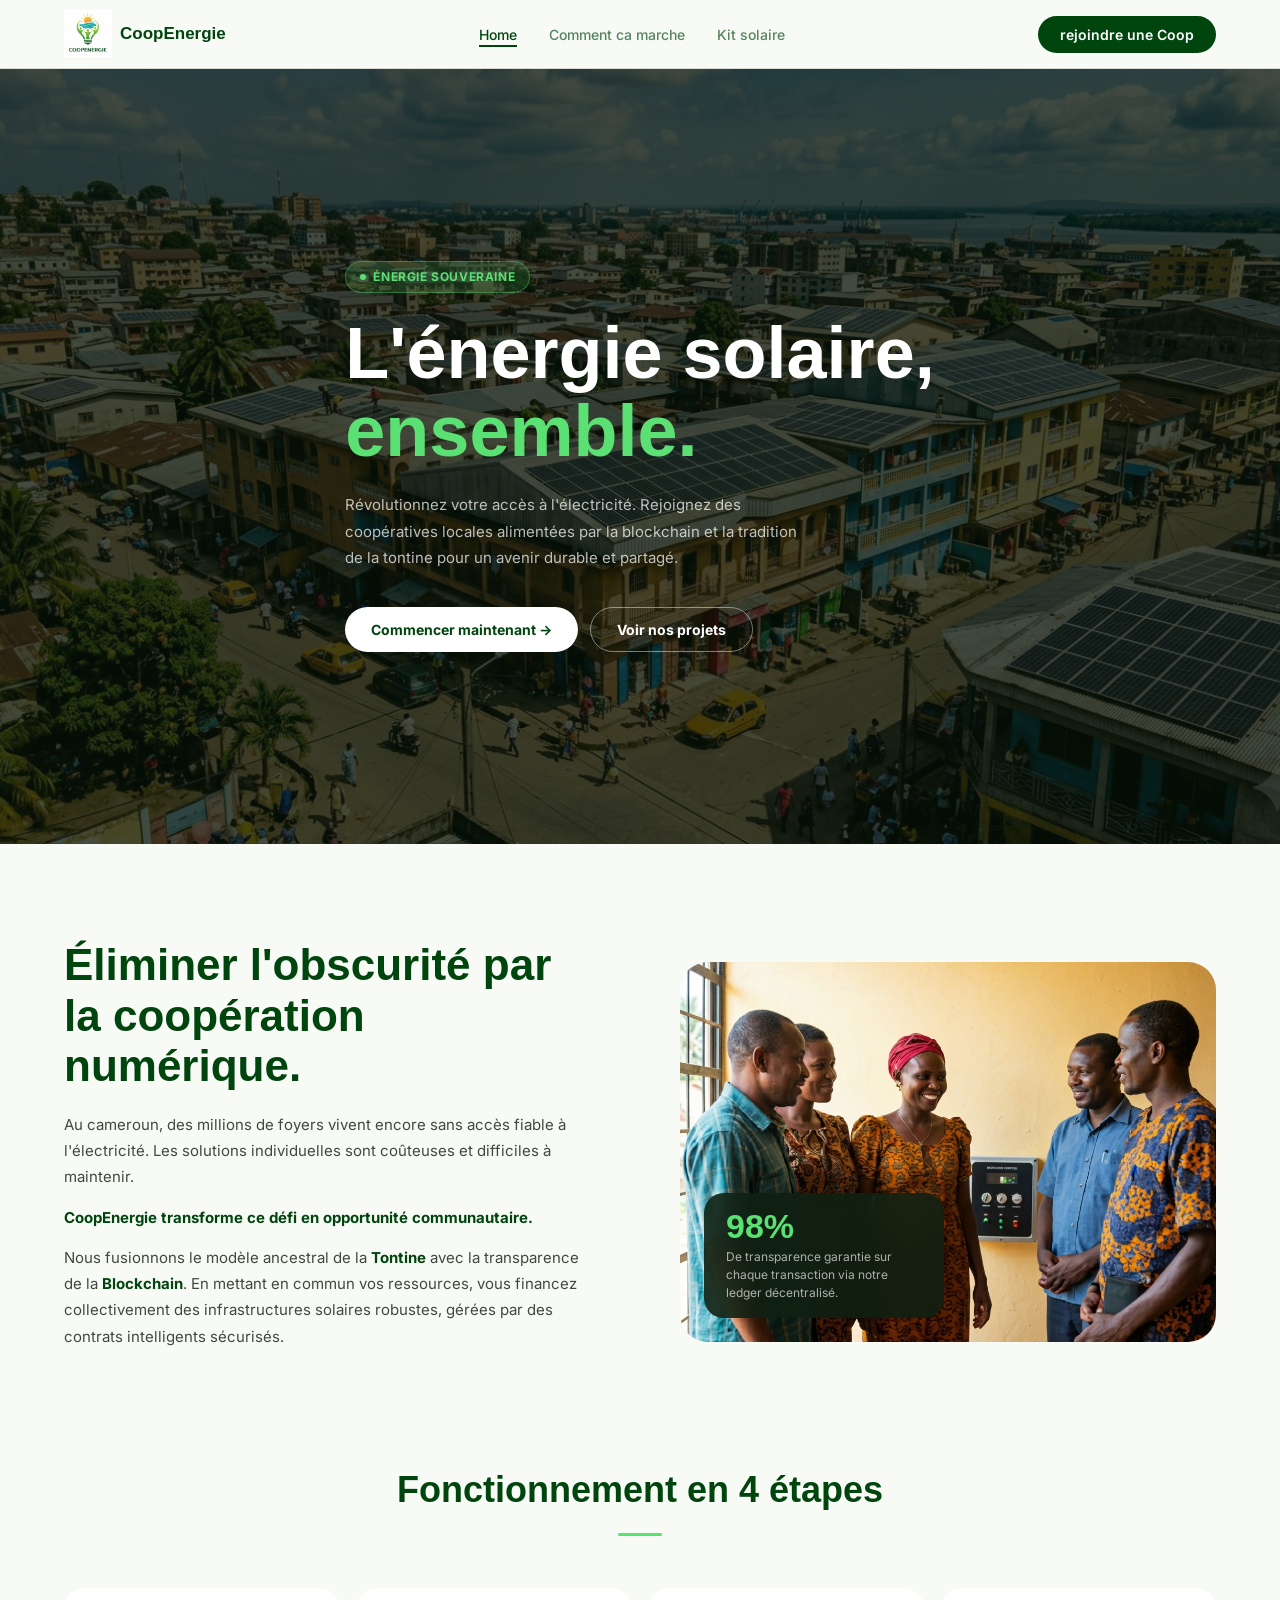
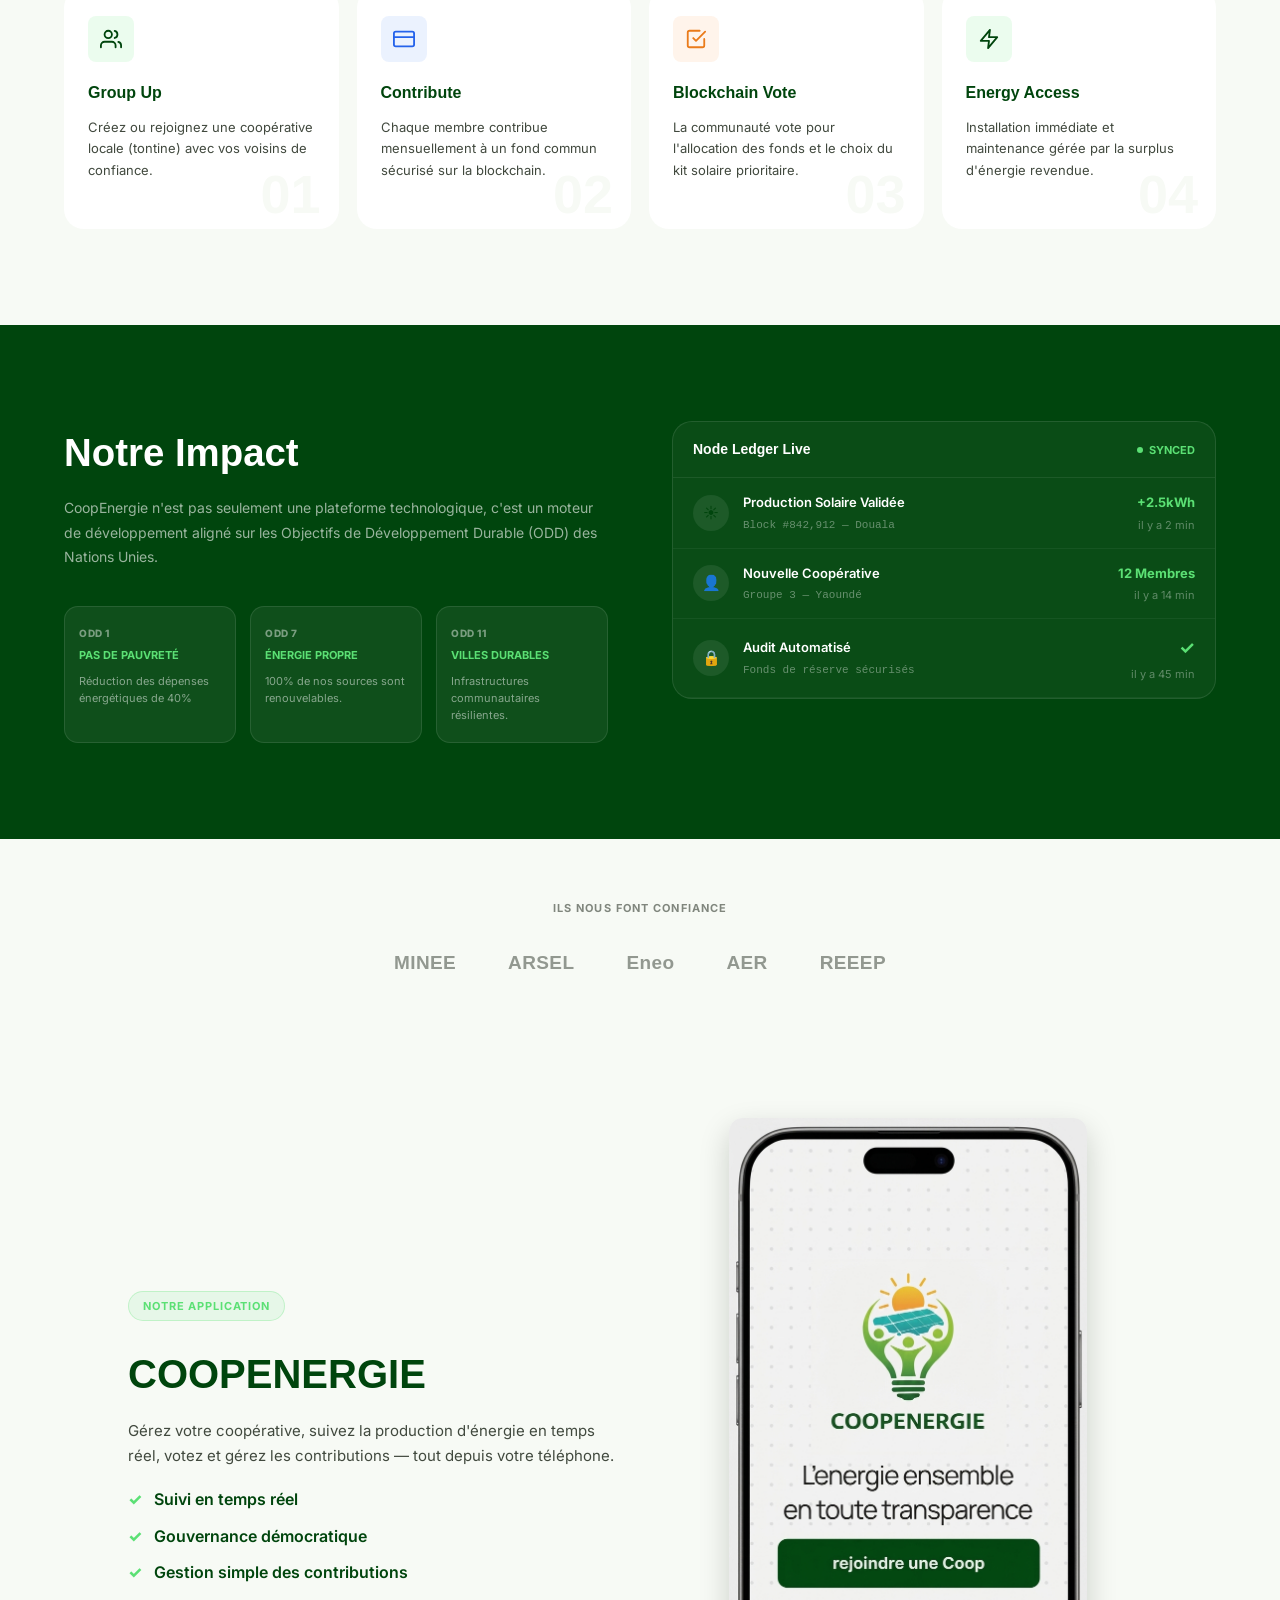
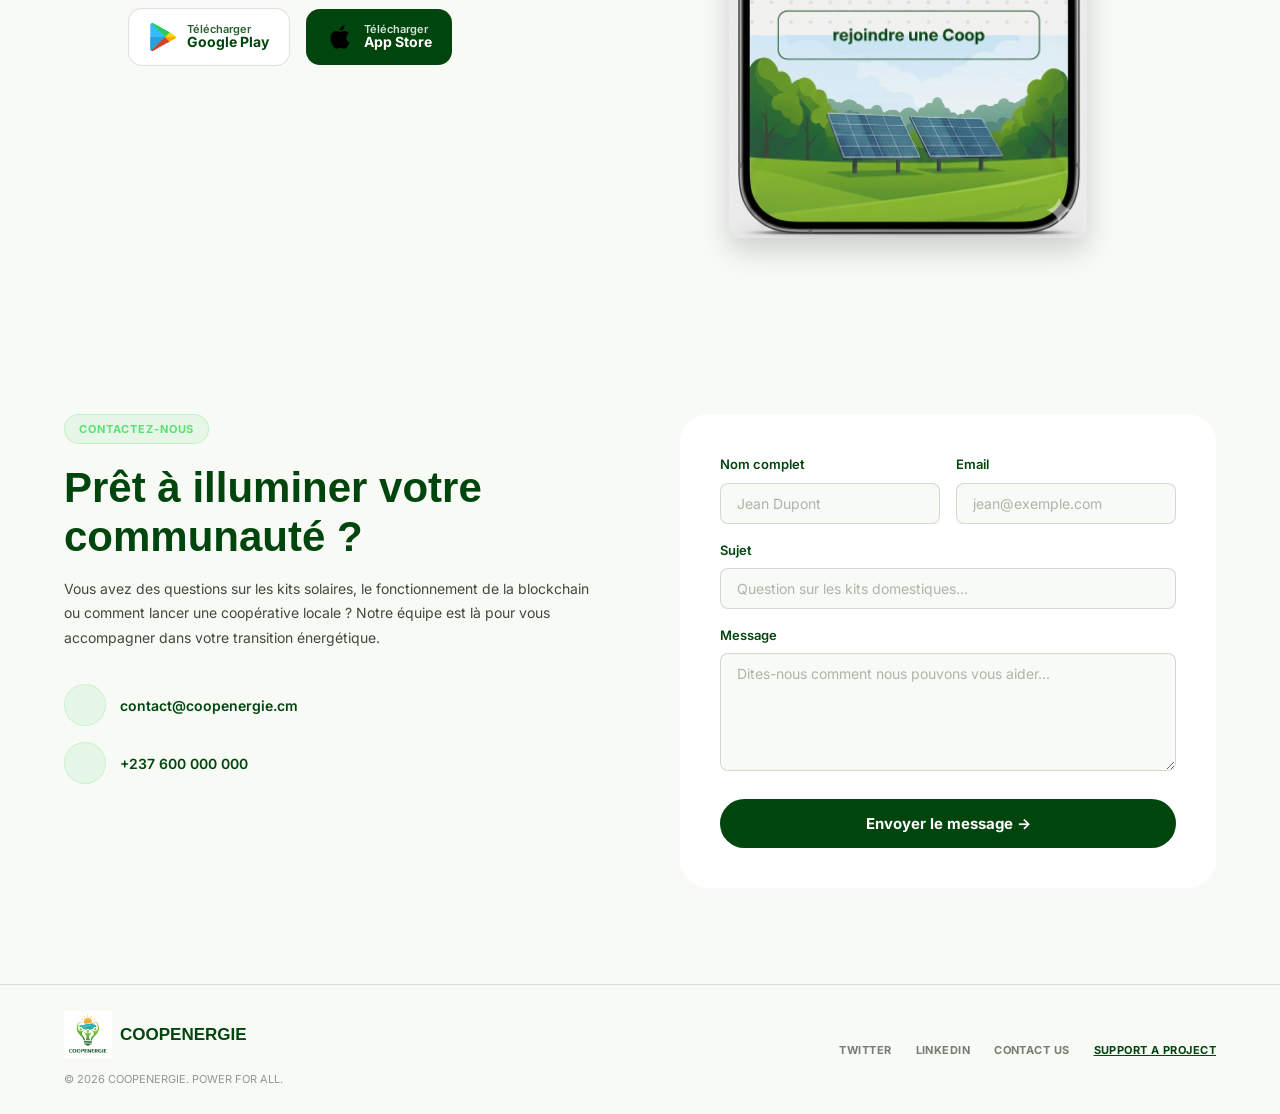
==== commit c1f31457: "modification du responsif" ====
--- a/index.html
+++ b/index.html
@@ -194,7 +194,7 @@
     <div class="app-grid">
       <div class="app-content">
         <div class="section-label">Notre Application</div>
-        <h2>Coop Energie</h2>
+        <h2>COOPENERGIE</h2>
         <p class="app-desc">Gérez votre coopérative, suivez la production d'énergie en temps réel, votez et gérez les contributions — tout depuis votre téléphone.</p>
         <ul class="app-advantages">
           <li>Suivi en temps réel</li>
@@ -213,7 +213,7 @@
         </div>
       </div>
       <div class="app-media">
-        <img src="image/app.png" alt="Capture d'écran de l'application Coop Energie" width="200" height="180" style="object-fit: contain; ">
+        <img src="image/app.png" alt="Capture d'écran de l'application COOPENERGIE" width="200" height="180" style="object-fit: contain; ">
       </div>
     </div>
   </div>
@@ -266,8 +266,8 @@
   <div class="footer-inner">
     <div>
       <a href="home.html" class="logo" style="margin-bottom:5px; display:inline-flex;">
-         <img src="image/logo.jpg" alt="CoopEnergie" width="48" height="48">
-        CoopEnergie
+         <img src="image/logo.jpg" alt="COOPENERGIE" width="48" height="48">
+        COOPENERGIE
       </a>
       <div class="footer-cr">© 2026 COOPENERGIE. POWER FOR ALL.</div>
     </div>
--- a/home/home.css
+++ b/home/home.css
@@ -198,6 +198,29 @@
       .partners-wrap .p-logos { gap: 24px; flex-wrap: wrap; }
       .contact-form { padding: 24px; }
       .form-row { grid-template-columns: 1fr; }
+
+      /* Mobile: center impact content and stack odd cards vertically */
+      .impact-inner { justify-items: center; text-align: center; }
+      .odd-row { flex-direction: column; align-items: center; }
+      .odd-card { max-width: 360px; width: 100%; }
+
+      /* Mobile: reduce ledger size and typography */
+      .ledger { max-width: 520px; margin: 0 auto; }
+      .ledger-hd { padding: 10px 14px; }
+      .ledger-hd .ltitle { font-size: 13px; }
+      .ledger-hd .lstatus { font-size: 10px; }
+      .ledger-row { padding: 10px 14px; gap: 10px; }
+      .ledger-icon { width: 30px; height: 30px; font-size: 14px; }
+      .ledger-name { font-size: 12px; }
+      .ledger-meta { font-size: 10px; }
+      .ledger-amount { font-size: 12px; }
+      .ledger-time { font-size: 10px; }
+
+      /* Mobile: center app section content */
+      .app-grid { grid-template-columns: 1fr; justify-items: center; text-align: center; gap: 28px; }
+      .app-content { align-self: center; }
+      .store-buttons { justify-content: center; }
+      .app-media { display: block; }
     }
 
     /* Mobile hamburger styles */
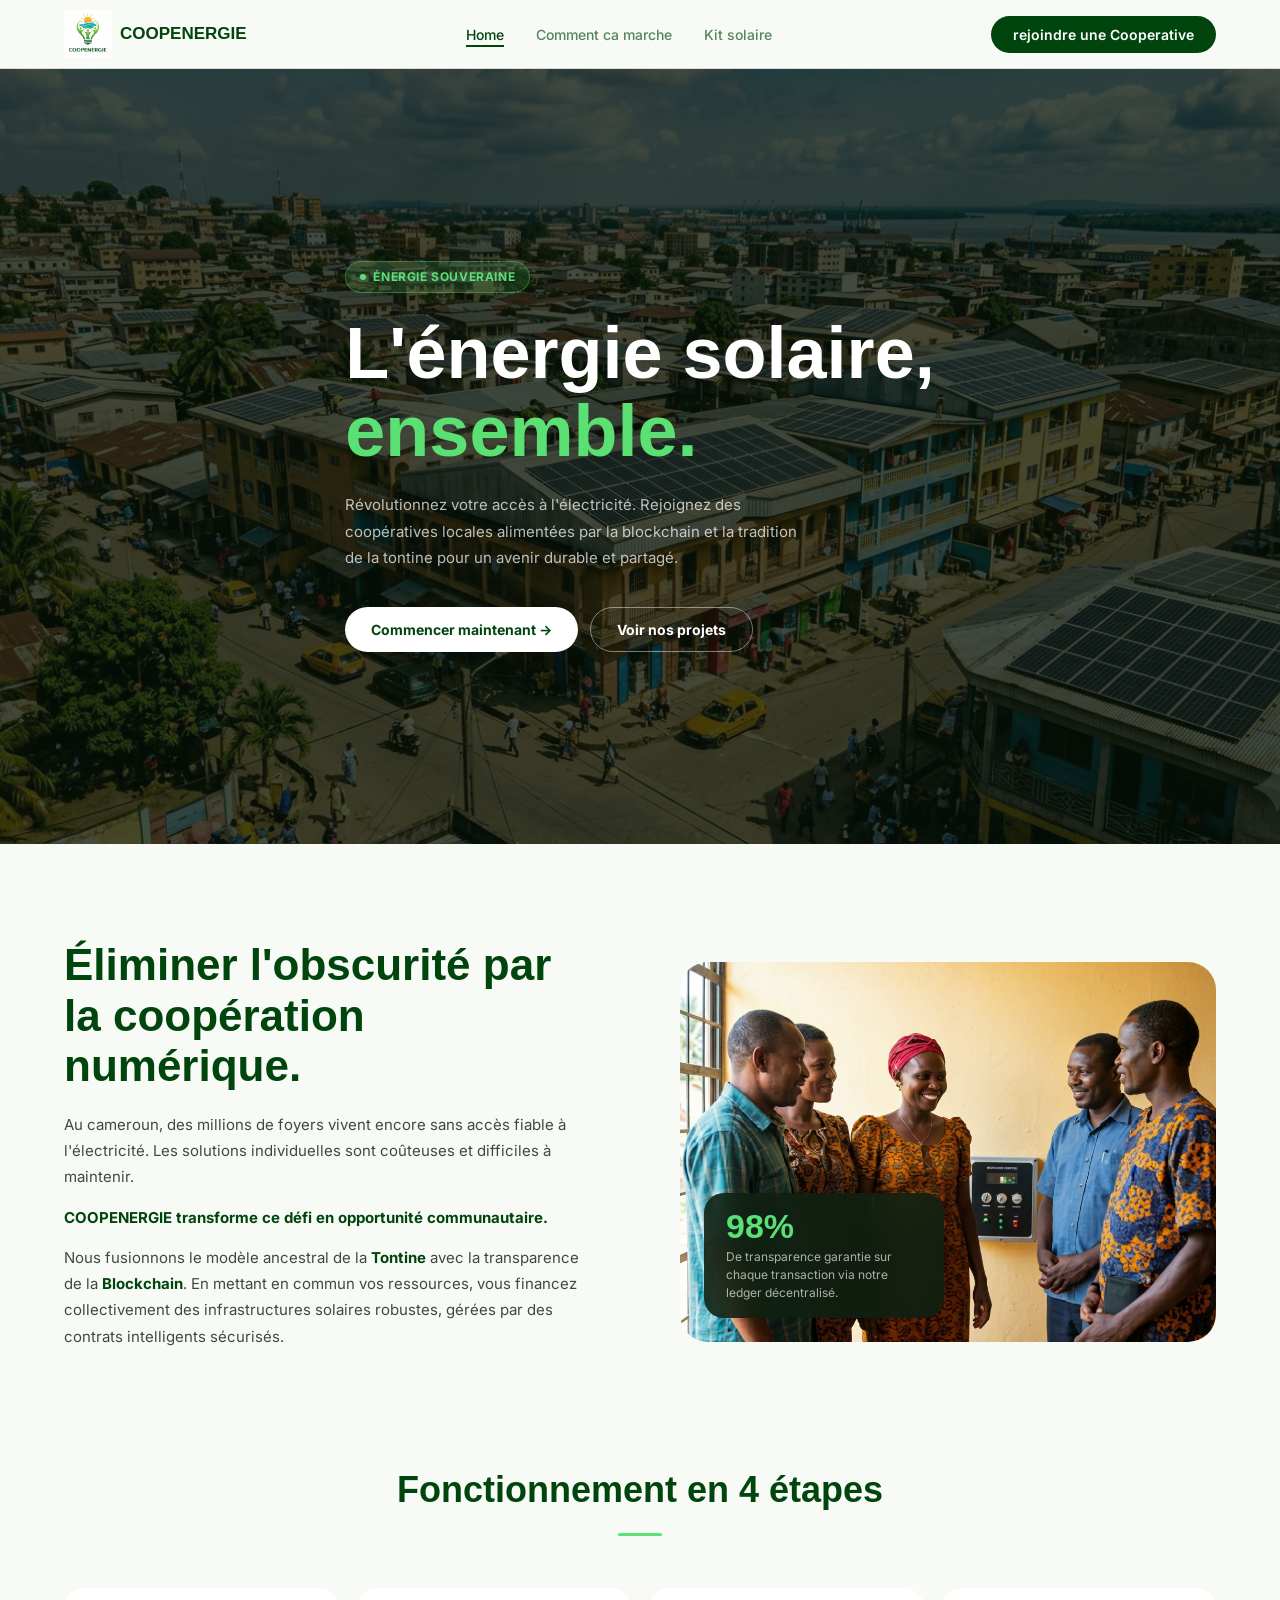
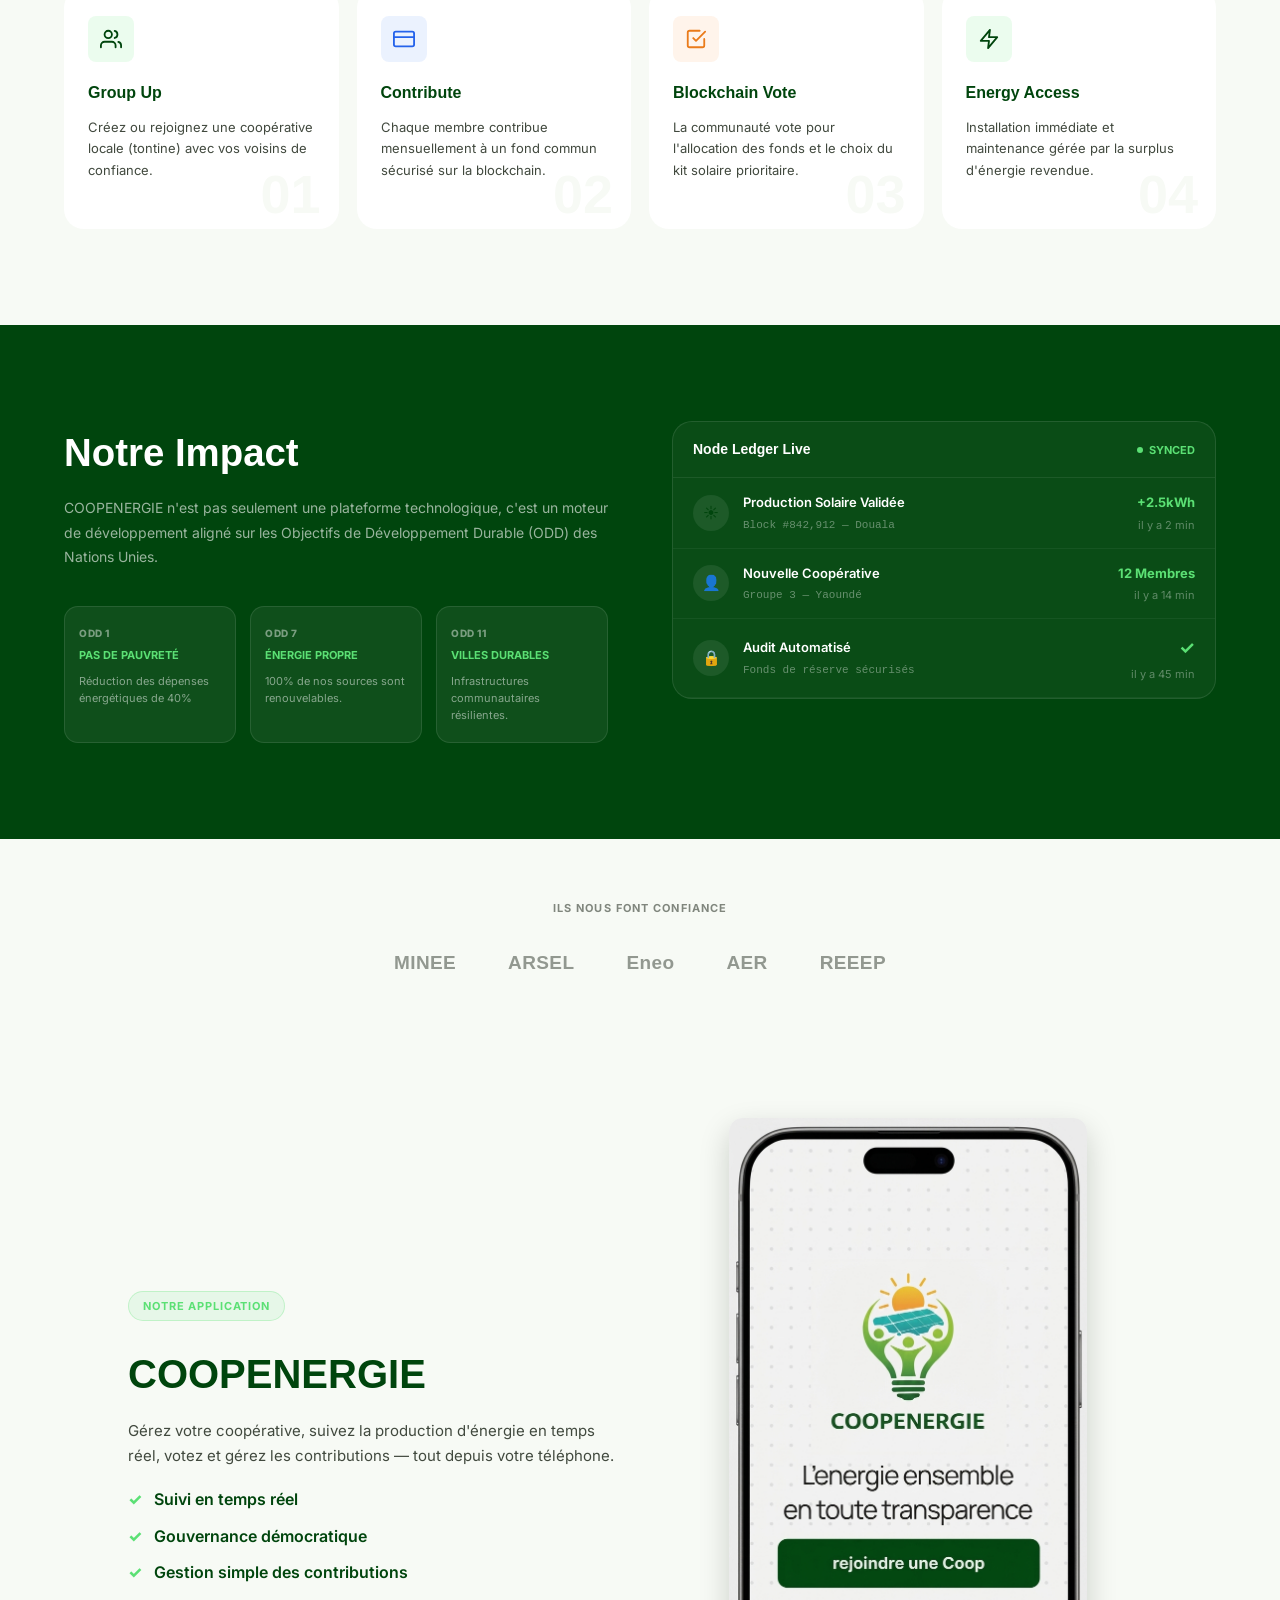
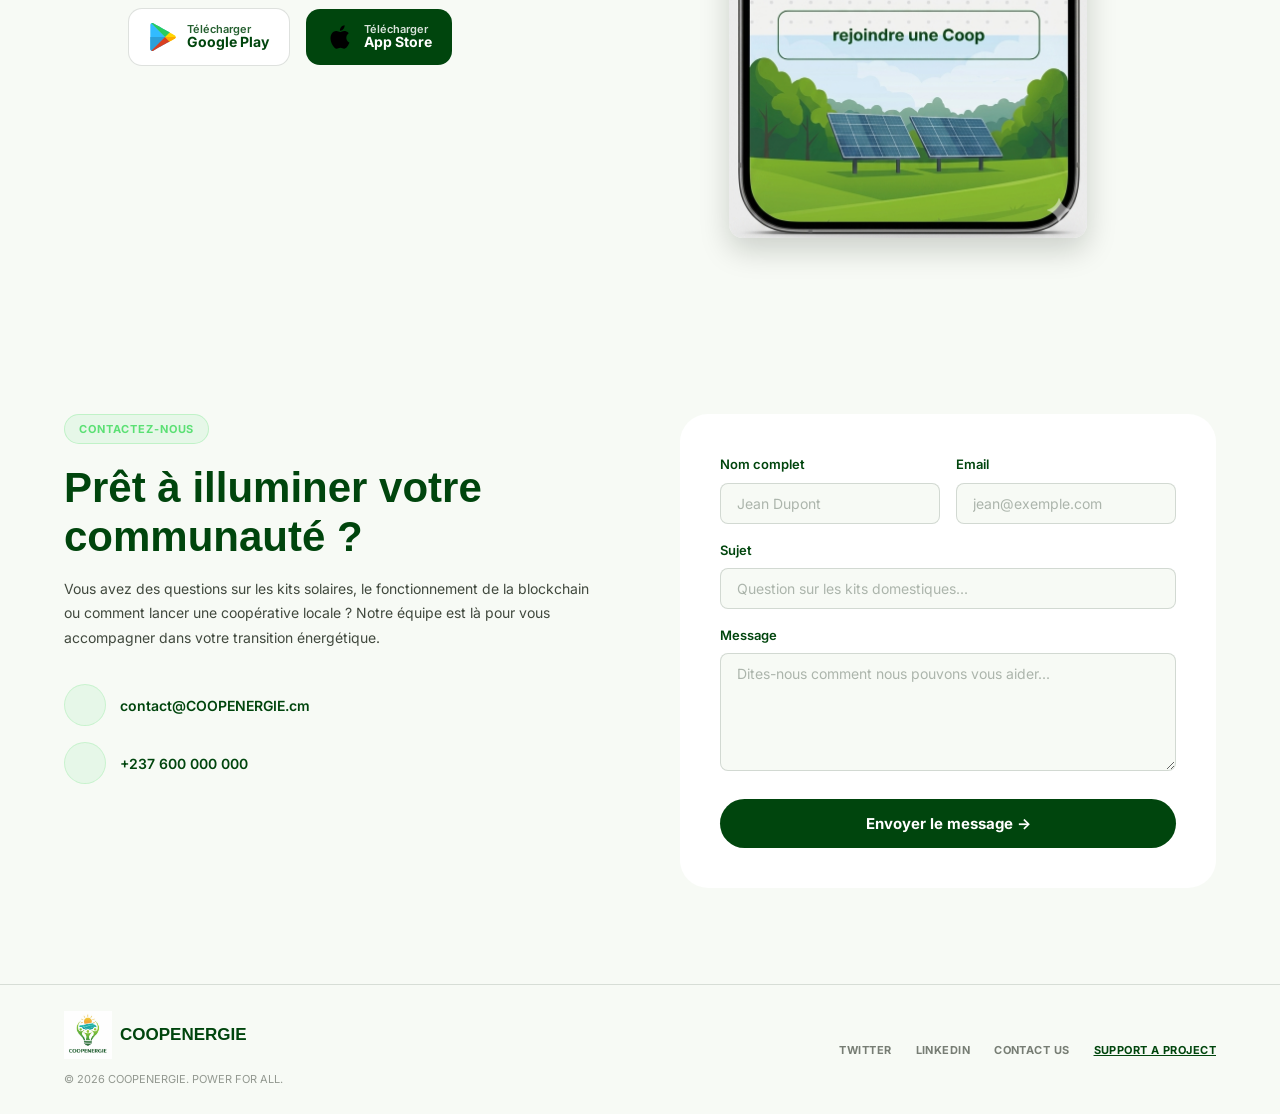
==== commit 1c1cf885: "correction style" ====
--- a/index.html
+++ b/index.html
@@ -3,7 +3,7 @@
 <head>
   <meta charset="UTF-8">
   <meta name="viewport" content="width=device-width, initial-scale=1.0">
-  <title>CoopEnergie — L'énergie solaire, ensemble.</title>
+  <title>COOPENERGIE — L'énergie solaire, ensemble.</title>
   <link rel="preconnect" href="https://fonts.googleapis.com">
   <link href="https://fonts.googleapis.com/css2?family=inter:wght@400;600;700;800&family=Inter:wght@400;500;600;700&display=swap" rel="stylesheet">
   <link rel="stylesheet" href="home/home.css">
@@ -14,18 +14,18 @@
 <nav>
   <div class="nav-inner">
     <a href="index.html" class="logo">
-      <img src="image/logo.jpg" alt="CoopEnergie" width="48" height="48">
-      CoopEnergie
+      <img src="image/logo.jpg" alt="COOPENERGIE" width="48" height="48">
+      COOPENERGIE
     </a>
-    <button class="nav-toggle" aria-label="Ouvrir le menu" aria-expanded="false">
-      <span class="hamburger" aria-hidden="true"></span>
-    </button>
     <ul class="nav-links">
       <li><a href="home.html" class="active">Home</a></li>
       <li><a href="howitworks/howitworks.html">Comment ca marche</a></li>
       <li><a href="kit/kit.html">Kit solaire</a></li>
     </ul>
-    <button class="btn-cta-nav">rejoindre une Coop</button>
+    <button class="btn-cta-nav">rejoindre une Cooperative</button>
+     <button class="nav-toggle" aria-label="Ouvrir le menu" aria-expanded="false">
+      <span class="hamburger" aria-hidden="true"></span>
+    </button>
   </div>
 </nav>
 
@@ -51,11 +51,11 @@
       <div class="split-text">
         <h2>Éliminer l'obscurité par la coopération numérique.</h2>
         <p>Au cameroun, des millions de foyers vivent encore sans accès fiable à l'électricité. Les solutions individuelles sont coûteuses et difficiles à maintenir.</p>
-        <p><strong>CoopEnergie transforme ce défi en opportunité communautaire.</strong></p>
+        <p><strong>COOPENERGIE transforme ce défi en opportunité communautaire.</strong></p>
         <p>Nous fusionnons le modèle ancestral de la <strong>Tontine</strong> avec la transparence de la <strong>Blockchain</strong>. En mettant en commun vos ressources, vous financez collectivement des infrastructures solaires robustes, gérées par des contrats intelligents sécurisés.</p>
       </div>
       <div class="img-wrap">
-        <img src="image/home.png" alt="Communauté CoopEnergie" width="540" height="380">
+        <img src="image/home.png" alt="Communauté COOPENERGIE" width="540" height="380">
         <div class="float-badge">
           <div class="fb-num">98%</div>
           <div class="fb-label">De transparence garantie sur chaque transaction via notre ledger décentralisé.</div>
@@ -113,7 +113,7 @@
   <div class="impact-inner">
     <div>
       <h2>Notre Impact</h2>
-      <p class="impact-desc">CoopEnergie n'est pas seulement une plateforme technologique, c'est un moteur de développement aligné sur les Objectifs de Développement Durable (ODD) des Nations Unies.</p>
+      <p class="impact-desc">COOPENERGIE n'est pas seulement une plateforme technologique, c'est un moteur de développement aligné sur les Objectifs de Développement Durable (ODD) des Nations Unies.</p>
       <div class="odd-row">
         <div class="odd-card">
           <div class="odd-tag">ODD 1</div>
@@ -229,7 +229,7 @@
         <p>Vous avez des questions sur les kits solaires, le fonctionnement de la blockchain ou comment lancer une coopérative locale&nbsp;? Notre équipe est là pour vous accompagner dans votre transition énergétique.</p>
         <div class="c-detail">
           <div class="c-icon"><i class="fas fa-envelope"></i></div>
-          <span class="c-text">contact@coopenergie.cm</span>
+          <span class="c-text">contact@COOPENERGIE.cm</span>
         </div>
         <div class="c-detail">
           <div class="c-icon"><i class="fas fa-phone"></i></div>
--- a/home/home.css
+++ b/home/home.css
@@ -205,7 +205,7 @@
       .odd-card { max-width: 360px; width: 100%; }
 
       /* Mobile: reduce ledger size and typography */
-      .ledger { max-width: 520px; margin: 0 auto; }
+      .ledger { width: 100%; max-width: 520px; min-width: 300px; margin: 0 auto; }
       .ledger-hd { padding: 10px 14px; }
       .ledger-hd .ltitle { font-size: 13px; }
       .ledger-hd .lstatus { font-size: 10px; }
@@ -220,7 +220,7 @@
       .app-grid { grid-template-columns: 1fr; justify-items: center; text-align: center; gap: 28px; }
       .app-content { align-self: center; }
       .store-buttons { justify-content: center; }
-      .app-media { display: block; }
+      .app-media img { display: none; }
     }
 
     /* Mobile hamburger styles */
